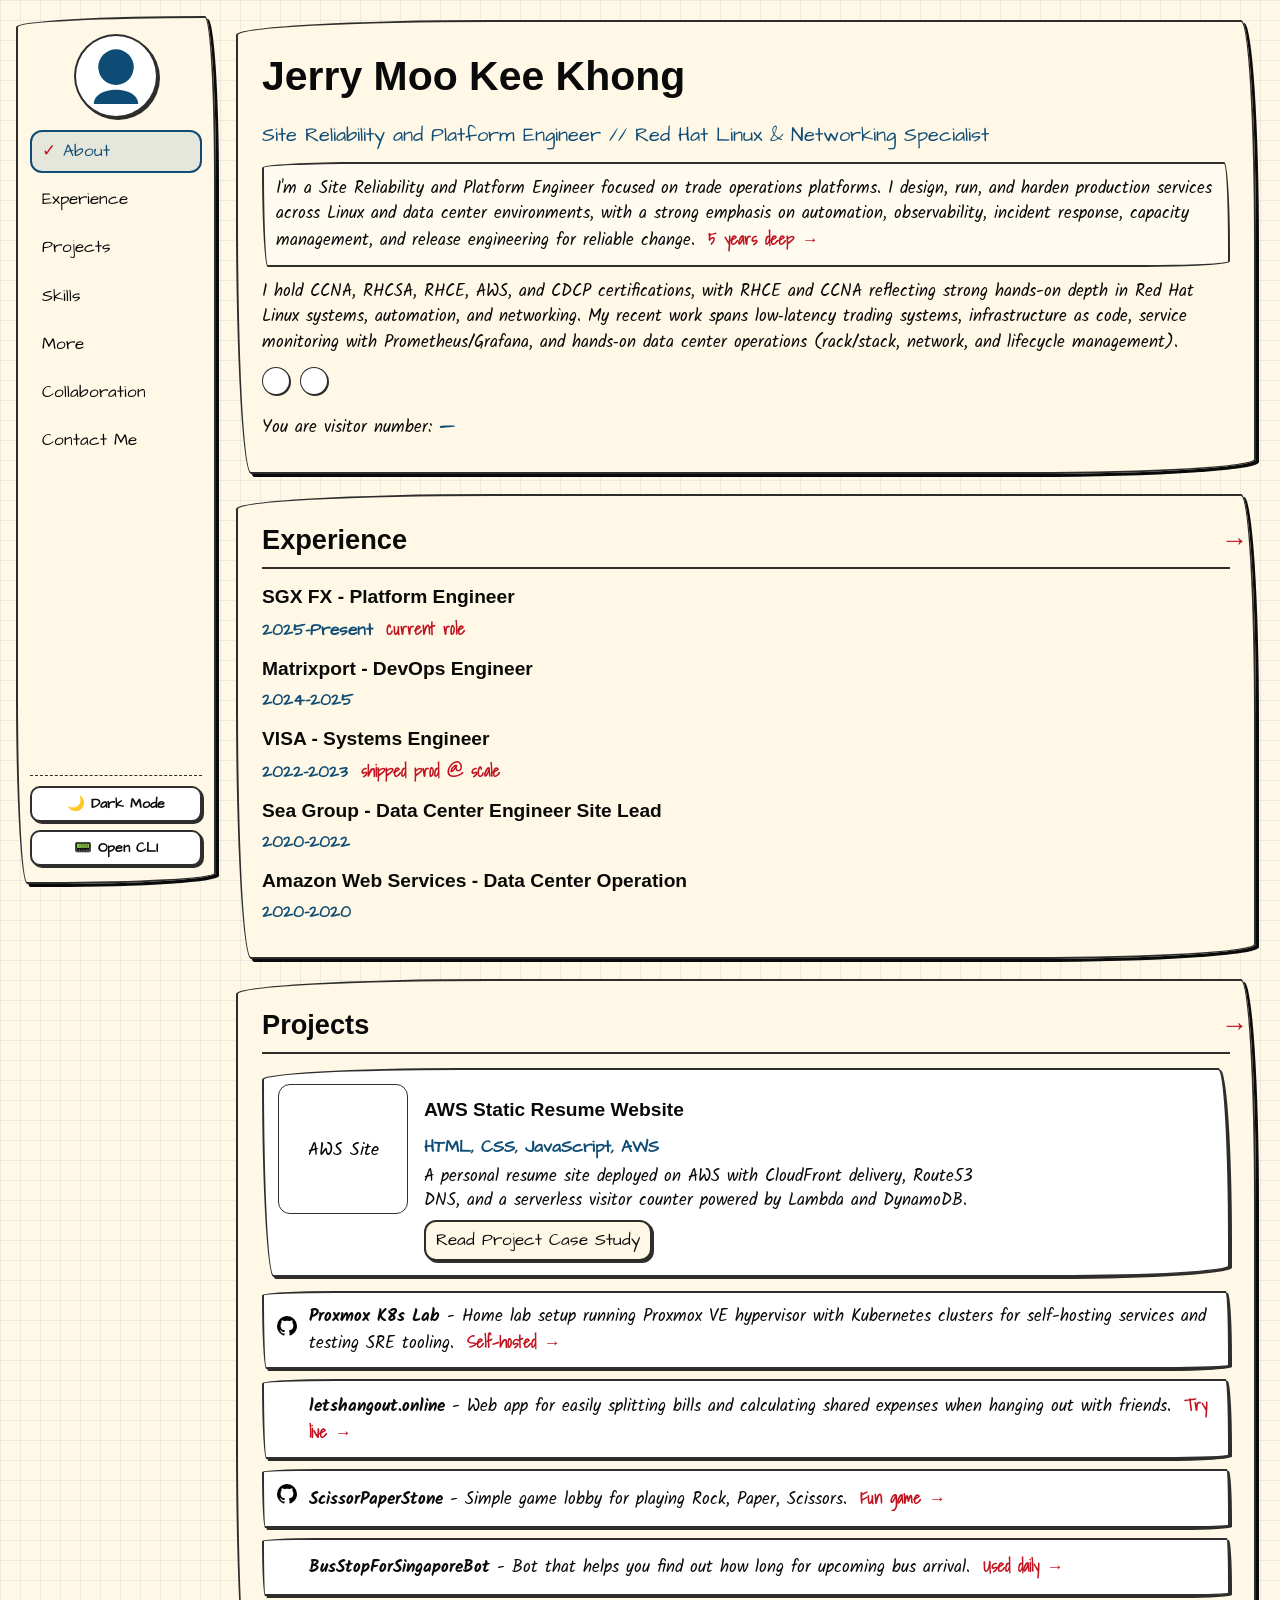
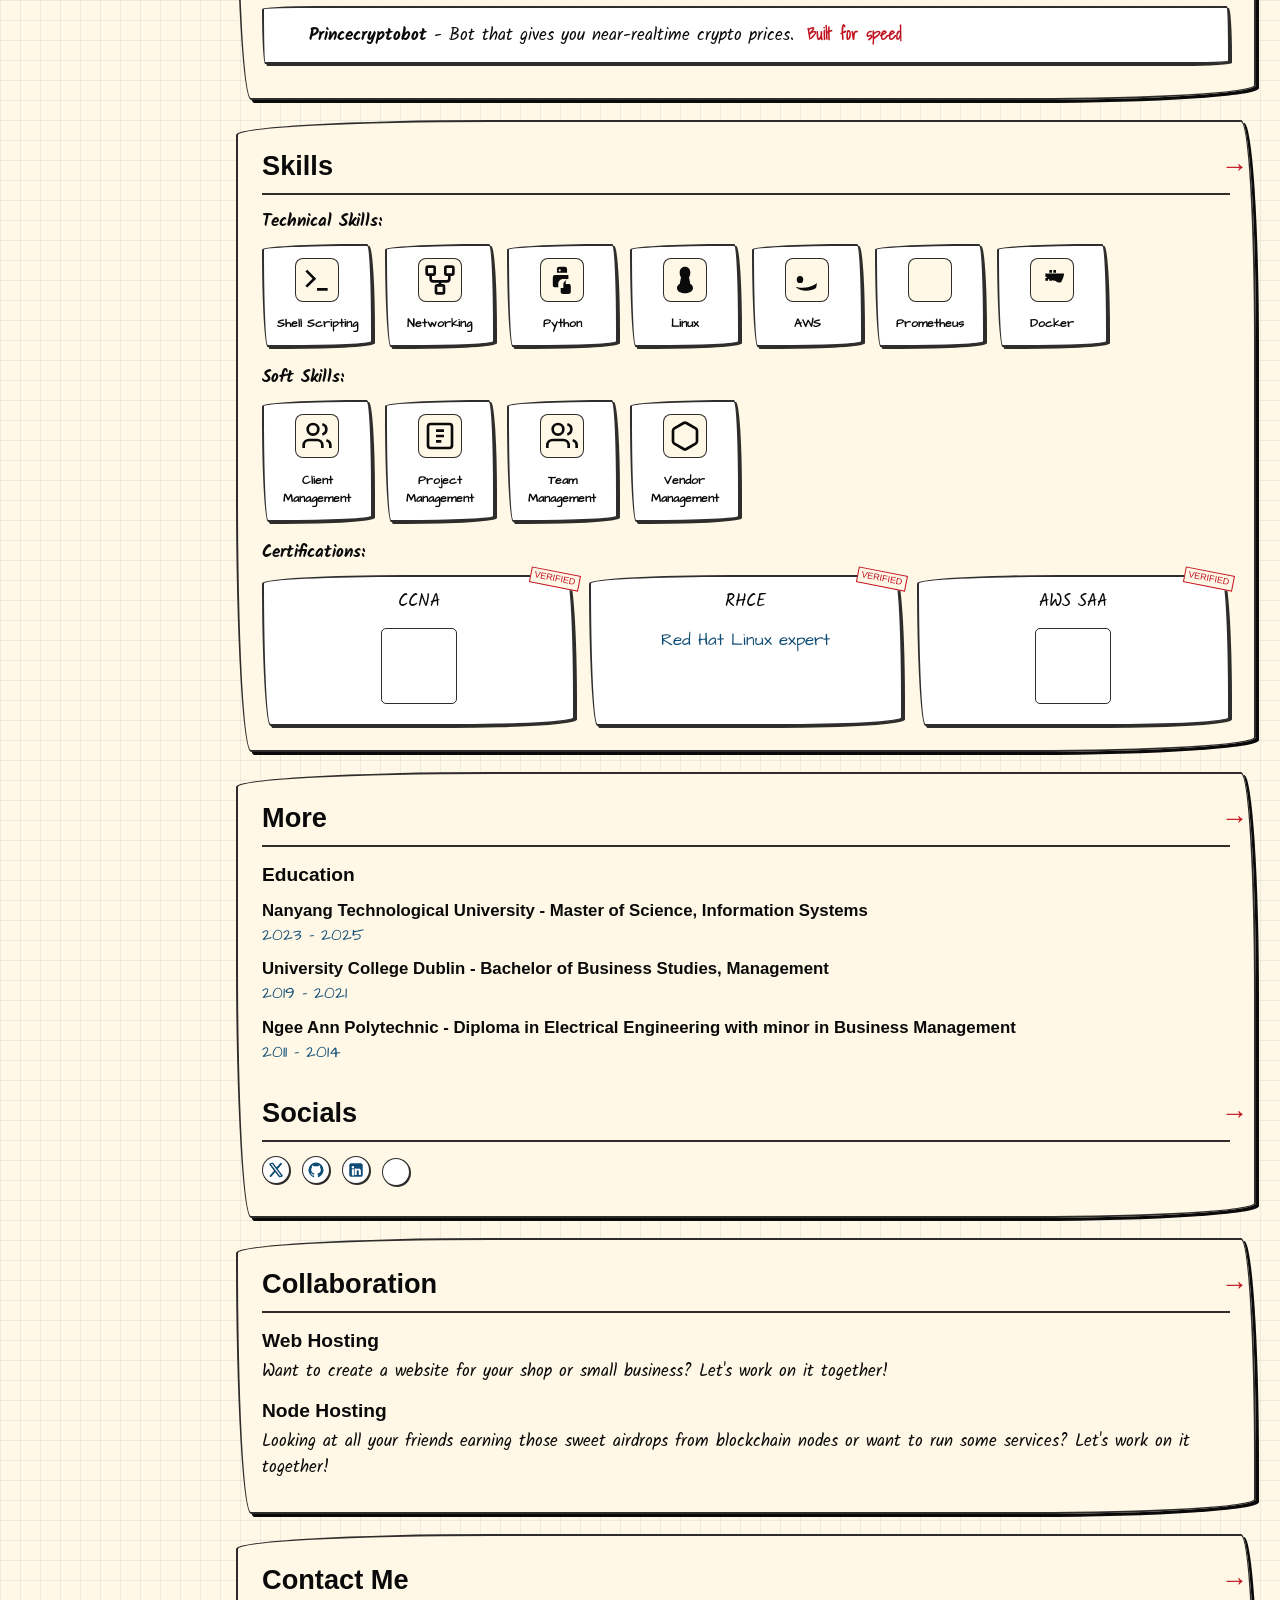
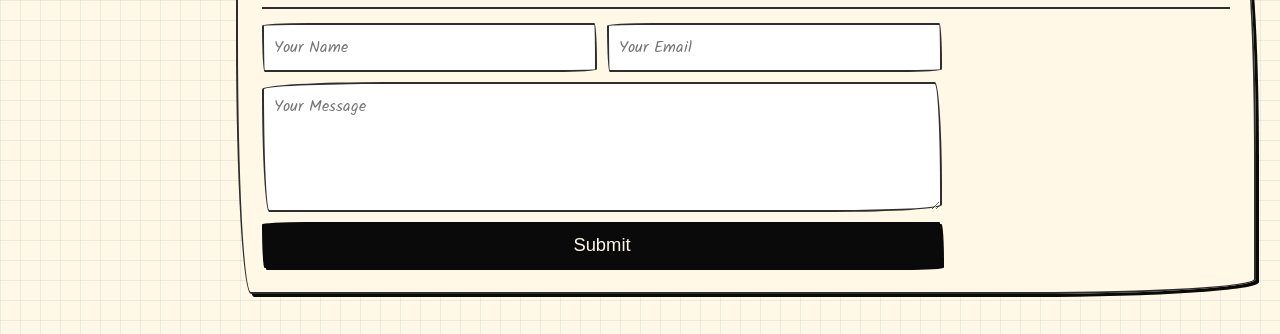
==== index.html @ 5d52d757 "Remove GoidBot from projects section and CLI terminal" ====
<!DOCTYPE html>
<html lang="en" data-theme="light">
<head>
<meta charset="UTF-8">
<meta name="viewport" content="width=device-width, initial-scale=1.0">
<title>Jerry Moo Kee Khong</title>
<link rel="icon" href="Image/jerry.png">
<link href="https://fonts.googleapis.com/css2?family=Permanent+Marker&family=Architects+Daughter&family=Shadows+Into+Light&family=Kalam:wght@400;700&family=Fira+Code:wght@400;500;700&display=swap" rel="stylesheet">
<link rel="stylesheet" href="css/style.css">
</head>
<body>
<nav>
  <div>
    <div class="frame">
      <img src="Image/met.png" alt="Jerry" onerror="this.onerror=null; this.src='data:image/svg+xml;utf8,<svg xmlns=\'http://www.w3.org/2000/svg\' viewBox=\'0 0 100 100\' fill=\'%230F4C75\'><circle cx=\'50\' cy=\'38\' r=\'24\' fill=\'%230F4C75\'/><path d=\'M 20 88 C 20 62, 80 62, 80 88 Z\' fill=\'%230F4C75\'/></svg>';">
    </div>
    <ul>
      <li><a href="#about" class="active">About</a></li>
      <li><a href="#experience">Experience</a></li>
      <li><a href="#projects">Projects</a></li>
      <li><a href="#skills">Skills</a></li>
      <li><a href="#more">More</a></li>
      <li><a href="#collaboration">Collaboration</a></li>
      <li><a href="#contact">Contact Me</a></li>
    </ul>
  </div>
  <div class="sidebar-controls">
    <button id="theme-toggle" class="btn-ctrl" type="button" aria-label="Toggle theme"><span>🌙 Dark Mode</span></button>
    <button class="btn-term-trigger btn-ctrl" type="button" aria-label="Open CLI terminal"><span>📟 Open CLI</span></button>
  </div>
</nav>

<div class="mobile-topnav">
  <span>Jerry Moo</span>
  <div>
    <button class="btn-term-trigger" style="background:none;border:none;font-size:18px;margin-right:8px;cursor:pointer;" type="button">📟</button>
    <button id="mb" style="background:none;border:none;font-size:24px;cursor:pointer;">☰</button>
  </div>
</div>

<div class="mobile-menu" id="mm">
  <a href="#about">About</a>
  <a href="#experience">Experience</a>
  <a href="#projects">Projects</a>
  <a href="#skills">Skills</a>
  <a href="#more">More</a>
  <a href="#collaboration">Collaboration</a>
  <a href="#contact">Contact Me</a>
</div>

<main class="content">
<section id="about" class="section">
  <h1>Jerry Moo Kee Khong</h1>
  <p style="font-family:'Architects Daughter',cursive;color:var(--blue);font-size:1.25rem">Site Reliability and Platform Engineer // Red Hat Linux &amp; Networking Specialist</p>
  <p style="padding:12px;border:2px solid var(--border);background:rgba(255,255,255,.4);border-radius:var(--hand);margin:12px 0">
    I'm a Site Reliability and Platform Engineer focused on trade operations platforms. I design, run, and harden production services across Linux and data center environments, with a strong emphasis on automation, observability, incident response, capacity management, and release engineering for reliable change.
    <span class="annotation">5 years deep →</span>
  </p>
  <p>I hold CCNA, RHCSA, RHCE, AWS, and CDCP certifications, with RHCE and CCNA reflecting strong hands-on depth in Red Hat Linux systems, automation, and networking. My recent work spans low‑latency trading systems, infrastructure as code, service monitoring with Prometheus/Grafana, and hands‑on data center operations (rack/stack, network, and lifecycle management).</p>
  <div style="display:flex;gap:10px;margin:12px 0">
    <a href="mailto:mkk1994@hotmail.com" aria-label="Send email to Jerry Moo Kee Khong">
      <img src="Image/mail (2).png" class="social-icon" alt="Email" onerror="this.outerHTML='<svg class=\'social-icon\' viewBox=\'0 0 24 24\' fill=\'none\' stroke=\'%230A0A0A\' stroke-width=\'2\'><rect width=\'20\' height=\'16\' x=\'2\' y=\'4\' rx=\'2\'/><path d=\'m22 7-8.97 5.7a1.94 1.94 0 0 1-2.06 0L2 7\'/></svg>';">
    </a>
    <a href="https://telegram.me/mookmooklala" aria-label="Open Jerry Moo Kee Khong Telegram profile">
      <img src="Image/mobile.png" class="social-icon" alt="Telegram" onerror="this.outerHTML='<svg class=\'social-icon\' viewBox=\'0 0 24 24\' fill=\'none\' stroke=\'%230A0A0A\' stroke-width=\'2\'><path d=\'m15 10-4 4 6 6 4-16-18 7 4 2 2 6 3-4\'/></svg>';">
    </a>
  </div>
  <p>You are visitor number: <span id="v" style="font-weight:bold;color:var(--blue);">Loading...</span></p>
</section>

<section id="experience" class="section">
  <h2>Experience</h2>
  <h3>SGX FX - Platform Engineer</h3>
  <p style="color:var(--blue);font-family:'Architects Daughter',cursive"><b>2025-Present</b> <span class="annotation">current role</span></p>
  <h3>Matrixport - DevOps Engineer</h3>
  <p style="color:var(--blue);font-family:'Architects Daughter',cursive"><b>2024-2025</b></p>
  <h3>VISA - Systems Engineer</h3>
  <p style="color:var(--blue);font-family:'Architects Daughter',cursive"><b>2022-2023</b> <span class="annotation">shipped prod @ scale</span></p>
  <h3>Sea Group - Data Center Engineer Site Lead</h3>
  <p style="color:var(--blue);font-family:'Architects Daughter',cursive"><b>2020-2022</b></p>
  <h3>Amazon Web Services - Data Center Operation</h3>
  <p style="color:var(--blue);font-family:'Architects Daughter',cursive"><b>2020-2020</b></p>
</section>

<section id="projects" class="section">
  <h2>Projects</h2>
  <div class="project">
    <img src="Image/Fight.png" alt="Preview of the AWS static resume website" onerror="this.outerHTML='<svg style=\'width:130px;height:130px;border-radius:12px;border:1px solid var(--border);background:%230A0A0A;\' viewBox=\'0 0 100 100\' fill=\'%2360A5FA\'><text x=\'50\' y=\'55\' font-size=\'14\' text-anchor=\'middle\'>AWS Site</text></svg>';">
    <div class="overlay">
      <div>
        <h3>AWS Static Resume Website</h3>
        <p>HTML, CSS, JS, AWS</p>
        <a href="project.html">Read More</a>
      </div>
    </div>
    <div class="project-copy">
      <h3>AWS Static Resume Website</h3>
      <p class="project-meta">HTML, CSS, JavaScript, AWS</p>
      <p>A personal resume site deployed on AWS with CloudFront delivery, Route53 DNS, and a serverless visitor counter powered by Lambda and DynamoDB.</p>
      <a href="project.html" class="project-link">Read Project Case Study</a>
    </div>
  </div>

  <div class="small-project">
    <a href="https://github.com/mookmookoolala/proxmox-k8s-lab" target="_blank" rel="noopener noreferrer" aria-label="Open Proxmox K8s Lab on GitHub">
      <img src="Image/github-mark.png" width="24" alt="GitHub" onerror="this.outerHTML='<svg width=\'24\' height=\'24\' viewBox=\'0 0 24 24\' fill=\'%230A0A0A\'><path d=\'M12 2A10 10 0 0 0 2 12c0 4.42 2.87 8.17 6.84 9.5.5.08.66-.23.66-.5v-1.69c-2.77.6-3.36-1.34-3.36-1.34-.46-1.16-1.11-1.47-1.11-1.47-.91-.62.07-.6.07-.6 1 .07 1.53 1.03 1.53 1.03.87 1.52 2.34 1.07 2.91.83.1-.65.35-1.09.63-1.34-2.22-.25-4.55-1.11-4.55-4.92 0-1.11.38-2 1.03-2.71-.1-.25-.45-1.29.1-2.64 0 0 .84-.27 2.75 1.02.79-.22 1.65-.33 2.5-.33.85 0 1.71.11 2.5.33 1.91-1.29 2.75-1.02 2.75-1.02.55 1.35.2 2.39.1 2.64.65.71 1.03 1.6 1.03 2.71 0 3.82-2.34 4.66-4.57 4.91.36.31.69.92.69 1.85V21c0 .27.16.59.67.5C19.14 20.16 22 16.42 22 12A10 10 0 0 0 12 2z\'/></svg>';">
    </a>
    <span><a href="https://github.com/mookmookoolala/proxmox-k8s-lab" target="_blank" rel="noopener noreferrer" style="font-weight:bold;color:var(--ink);">Proxmox K8s Lab</a> - Home lab setup running Proxmox VE hypervisor with Kubernetes clusters for self-hosting services and testing SRE tooling. <span class="annotation">Self-hosted →</span></span>
  </div>

  <div class="small-project">
    <a href="https://letshangout.online" target="_blank" rel="noopener noreferrer" aria-label="Open letshangout.online">
      <img src="Image/mobile.png" width="24" alt="Web App" onerror="this.outerHTML='<svg width=\'24\' height=\'24\' viewBox=\'0 0 24 24\' fill=\'none\' stroke=\'%230F4C75\' stroke-width=\'2\'><circle cx=\'12\' cy=\'12\' r=\'10\'/><path d=\'M12 2a15.3 15.3 0 0 1 4 10 15.3 15.3 0 0 1-4 10 15.3 15.3 0 0 1-4-10z\'/><line x1=\'2\' y1=\'12\' x2=\'22\' y2=\'12\'/></svg>';">
    </a>
    <span><a href="https://letshangout.online" target="_blank" rel="noopener noreferrer" style="font-weight:bold;color:var(--ink);">letshangout.online</a> - Web app for easily splitting bills and calculating shared expenses when hanging out with friends. <span class="annotation">Try live →</span></span>
  </div>

  <div class="small-project">
    <a href="https://github.com/mookmookoolala/ScissorPaperStone" target="_blank" rel="noopener noreferrer" aria-label="Open ScissorPaperStone on GitHub">
      <img src="Image/github-mark.png" width="24" alt="GitHub" onerror="this.outerHTML='<svg width=\'24\' height=\'24\' viewBox=\'0 0 24 24\' fill=\'%230A0A0A\'><path d=\'M12 2A10 10 0 0 0 2 12c0 4.42 2.87 8.17 6.84 9.5.5.08.66-.23.66-.5v-1.69c-2.77.6-3.36-1.34-3.36-1.34-.46-1.16-1.11-1.47-1.11-1.47-.91-.62.07-.6.07-.6 1 .07 1.53 1.03 1.53 1.03.87 1.52 2.34 1.07 2.91.83.1-.65.35-1.09.63-1.34-2.22-.25-4.55-1.11-4.55-4.92 0-1.11.38-2 1.03-2.71-.1-.25-.45-1.29.1-2.64 0 0 .84-.27 2.75 1.02.79-.22 1.65-.33 2.5-.33.85 0 1.71.11 2.5.33 1.91-1.29 2.75-1.02 2.75-1.02.55 1.35.2 2.39.1 2.64.65.71 1.03 1.6 1.03 2.71 0 3.82-2.34 4.66-4.57 4.91.36.31.69.92.69 1.85V21c0 .27.16.59.67.5C19.14 20.16 22 16.42 22 12A10 10 0 0 0 12 2z\'/></svg>';">
    </a>
    <span><a href="https://github.com/mookmookoolala/ScissorPaperStone" target="_blank" rel="noopener noreferrer" style="font-weight:bold;color:var(--ink);">ScissorPaperStone</a> - Simple game lobby for playing Rock, Paper, Scissors. <span class="annotation">Fun game →</span></span>
  </div>

  <div class="small-project">
    <a href="https://t.me/busstopforsingaporebot" target="_blank" rel="noopener noreferrer" aria-label="Open BusStopForSingaporeBot on Telegram">
      <img src="Image/telegram.png" width="24" alt="Telegram" onerror="this.outerHTML='<svg width=\'24\' height=\'24\' viewBox=\'0 0 24 24\' fill=\'none\' stroke=\'%230F4C75\' stroke-width=\'2\'><path d=\'m15 10-4 4 6 6 4-16-18 7 4 2 2 6 3-4\'/></svg>';">
    </a>
    <span><a href="https://t.me/busstopforsingaporebot" target="_blank" rel="noopener noreferrer" style="font-weight:bold;color:var(--ink);">BusStopForSingaporeBot</a> - Bot that helps you find out how long for upcoming bus arrival. <span class="annotation">Used daily →</span></span>
  </div>

  <div class="small-project">
    <a href="https://t.me/princecryptobot" target="_blank" rel="noopener noreferrer" aria-label="Open Princecryptobot on Telegram">
      <img src="Image/telegram.png" width="24" alt="Telegram" onerror="this.outerHTML='<svg width=\'24\' height=\'24\' viewBox=\'0 0 24 24\' fill=\'none\' stroke=\'%230F4C75\' stroke-width=\'2\'><path d=\'m15 10-4 4 6 6 4-16-18 7 4 2 2 6 3-4\'/></svg>';">
    </a>
    <span><a href="https://t.me/princecryptobot" target="_blank" rel="noopener noreferrer" style="font-weight:bold;color:var(--ink);">Princecryptobot</a> - Bot that gives you near-realtime crypto prices. <span class="annotation">Built for speed</span></span>
  </div>


</section>

<section id="skills" class="section">
  <h2>Skills</h2>
  <p><strong>Technical Skills:</strong></p>
  <div class="skills-logos">
    <div class="skill-logo-container">
      <img src="Image/shell.png" class="skill-logo" alt="Shell scripting icon" onerror="this.outerHTML='<svg class=\'skill-logo\' viewBox=\'0 0 24 24\' fill=\'none\' stroke=\'currentColor\' stroke-width=\'2\'><polyline points=\'4 17 10 11 4 5\'/><line x1=\'12\' y1=\'19\' x2=\'20\' y2=\'19\'/></svg>';">
      <span class="icon-name">Shell Scripting</span>
    </div>
    <div class="skill-logo-container">
      <img src="Image/networking.png" class="skill-logo" alt="Networking icon" onerror="this.outerHTML='<svg class=\'skill-logo\' viewBox=\'0 0 24 24\' fill=\'none\' stroke=\'currentColor\' stroke-width=\'2\'><rect x=\'2\' y=\'2\' width=\'6\' height=\'6\' rx=\'1\'/><rect x=\'16\' y=\'2\' width=\'6\' height=\'6\' rx=\'1\'/><rect x=\'9\' y=\'16\' width=\'6\' height=\'6\' rx=\'1\'/><path d=\'M5 8v3a2 2 0 0 0 2 2h10a2 2 0 0 0 2-2V8\'/><path d=\'M12 13v3\'/></svg>';">
      <span class="icon-name">Networking</span>
    </div>
    <div class="skill-logo-container">
      <img src="Image/python.png" class="skill-logo" alt="Python icon" onerror="this.outerHTML='<svg class=\'skill-logo\' viewBox=\'0 0 24 24\' fill=\'currentColor\'><path d=\'M12 2c-3.5 0-3.8.4-3.8 2.1v2.4h7.6V4.1C15.8 2.4 15.5 2 12 2zm-1.7 2a.8.8 0 1 1 0 1.6.8.8 0 0 1 0-1.6zM7.2 8.2c-1.7 0-2.1.3-2.1 3.8v3.3c0 1.7.3 2.1 2.1 2.1h2v-2.4c0-2.2 1.6-3.8 3.8-3.8h3.8V8.2H7.2zm9.6 3.6c-2.2 0-3.8 1.6-3.8 3.8v2.4h-2v2.4c0 1.7.4 2.1 3.8 2.1 3.5 0 3.8-.4 3.8-2.1v-3.3c0-1.7-.3-2.1-2.1-2.1h-1.7v-3.2z\'/></svg>';">
      <span class="icon-name">Python</span>
    </div>
    <div class="skill-logo-container">
      <img src="Image/Linux.png" class="skill-logo" alt="Linux icon" onerror="this.outerHTML='<svg class=\'skill-logo\' viewBox=\'0 0 24 24\' fill=\'currentColor\'><path d=\'M12 2C9.5 2 8 3.8 8 6.5c0 1.4.3 2.5 1 3.4L8 15c-1 .5-2 1.5-2 3 0 2 2 4 6 4s6-2 6-4c0-1.5-1-2.5-2-3l-1-5.1c.7-.9 1-2 1-3.4C16 3.8 14.5 2 12 2z\'/></svg>';">
      <span class="icon-name">Linux</span>
    </div>
    <div class="skill-logo-container">
      <img src="Image/Aws.png" class="skill-logo" alt="AWS icon" onerror="this.outerHTML='<svg class=\'skill-logo\' viewBox=\'0 0 24 24\' fill=\'currentColor\'><path d=\'M6.7 14.3c-.8 0-1.4-.2-1.8-.7-.4-.4-.6-1.1-.6-1.9 0-.8.2-1.5.6-2 .4-.5 1.1-.7 1.9-.7.8 0 1.4.2 1.8.7.4.5.6 1.1.6 2 0 .8-.2 1.5-.6 1.9-.4.5-1 .7-1.9.7zM18.8 18c-3.2 2-7.5 2.7-11.4 1.5C6.1 19.1 4.9 18.5 4 17.7c-.3-.3-.1-.6.3-.5 3.8 1.1 8.2.8 11.7-.8 1-.4 2.1-1.1 3.1-1.8.4-.3.7.1.3.4z\'/></svg>';">
      <span class="icon-name">AWS</span>
    </div>
    <div class="skill-logo-container">
      <img src="Image/Prometheus.jpg" class="skill-logo" alt="Prometheus icon" onerror="this.outerHTML='<svg class=\'skill-logo\' viewBox=\'0 0 24 24\' fill=\'none\' stroke=\'%23C1121F\' stroke-width=\'2\'><path d=\'M12 2v20M17 5H9.5a3.5 3.5 0 0 0 0 7h5a3.5 3.5 0 0 1 0 7H6\'/></svg>';">
      <span class="icon-name">Prometheus</span>
    </div>
    <div class="skill-logo-container">
      <img src="Image/Docker.png" class="skill-logo" alt="Docker icon" onerror="this.outerHTML='<svg class=\'skill-logo\' viewBox=\'0 0 24 24\' fill=\'currentColor\'><path d=\'M13 10.5h2V12.5h-2zm-3 0h2V12.5h-2zm-3 0h2V12.5H7zm6-3h2V9.5h-2zm-3 0h2V9.5h-2zm-3 0h2V9.5H7zm6-3h2V6.5h-2zm-3 0h2V6.5h-2zm9 9c-.5.3-1.1.4-1.8.4-1.5 0-2.7-.9-3.2-2.2-.6.3-1.3.5-2 .5-2.8 0-5-2.2-5-5h14c0 2.8-2 6.3-2 6.3z\'/></svg>';">
      <span class="icon-name">Docker</span>
    </div>
  </div>

  <p style="margin-top:18px"><strong>Soft Skills:</strong></p>
  <div class="skills-logos">
    <div class="skill-logo-container">
      <img src="Image/ClientManagementIcon.svg" class="skill-logo" alt="Client management icon" onerror="this.outerHTML='<svg class=\'skill-logo\' viewBox=\'0 0 24 24\' fill=\'none\' stroke=\'currentColor\' stroke-width=\'2\'><path d=\'M16 21v-2a4 4 0 0 0-4-4H6a4 4 0 0 0-4 4v2\'/><circle cx=\'9\' cy=\'7\' r=\'4\'/><path d=\'M22 21v-2a4 4 0 0 0-3-3.87\'/><path d=\'M16 3.13a4 4 0 0 1 0 7.75\'/></svg>';">
      <span class="icon-name">Client Management</span>
    </div>
    <div class="skill-logo-container">
      <img src="Image/ProjectManagementIcon1234.webp" class="skill-logo" alt="Project management icon" onerror="this.outerHTML='<svg class=\'skill-logo\' viewBox=\'0 0 24 24\' fill=\'none\' stroke=\'currentColor\' stroke-width=\'2\'><rect x=\'3\' y=\'3\' width=\'18\' height=\'18\' rx=\'2\'/><path d=\'M9 8h6\'/><path d=\'M9 12h6\'/><path d=\'M9 16h4\'/></svg>';">
      <span class="icon-name">Project Management</span>
    </div>
    <div class="skill-logo-container">
      <img src="Image/TeamManagementIcon.png" class="skill-logo" alt="Team management icon" onerror="this.outerHTML='<svg class=\'skill-logo\' viewBox=\'0 0 24 24\' fill=\'none\' stroke=\'currentColor\' stroke-width=\'2\'><path d=\'M17 21v-2a4 4 0 0 0-4-4H5a4 4 0 0 0-4 4v2\'/><circle cx=\'9\' cy=\'7\' r=\'4\'/><path d=\'M23 21v-2a4 4 0 0 0-3-3.87\'/><path d=\'M16 3.13a4 4 0 0 1 0 7.75\'/></svg>';">
      <span class="icon-name">Team Management</span>
    </div>
    <div class="skill-logo-container">
      <img src="Image/VendorManagementIcon.svg" class="skill-logo" alt="Vendor management icon" onerror="this.outerHTML='<svg class=\'skill-logo\' viewBox=\'0 0 24 24\' fill=\'none\' stroke=\'currentColor\' stroke-width=\'2\'><path d=\'M21 16V8a2 2 0 0 0-1-1.73l-7-4a2 2 0 0 0-2 0l-7 4A2 2 0 0 0 3 8v8a2 2 0 0 0 1 1.73l7 4a2 2 0 0 0 2 0l7-4A2 2 0 0 0 21 16z\'/></svg>';">
      <span class="icon-name">Vendor Management</span>
    </div>
  </div>

  <p style="margin-top:18px"><strong>Certifications:</strong></p>
  <div class="certifications-container">
    <div class="certification">
      <p>CCNA</p>
      <a href="https://cp.certmetrics.com/cisco/en/public/verify/credential/da72f839ab25437dba4a38443d6019e8" target="_blank" rel="noopener noreferrer">
        <img src="Image/CCNA.png" class="cert-image" alt="CCNA certificate" onerror="this.outerHTML='<svg class=\'cert-image\' viewBox=\'0 0 100 100\' fill=\'none\' stroke=\'%230F4C75\' stroke-width=\'4\'><circle cx=\'50\' cy=\'50\' r=\'40\'/><text x=\'50\' y=\'55\' font-size=\'16\' font-weight=\'bold\' text-anchor=\'middle\' fill=\'%230F4C75\'>CCNA</text></svg>';">
      </a>
    </div>
    <div class="certification">
      <p>RHCE</p>
      <p style="margin-top:14px;color:var(--blue);font-family:'Architects Daughter',cursive">Red Hat Linux expert</p>
    </div>
    <div class="certification">
      <p>AWS SAA</p>
      <a href="https://cp.certmetrics.com/amazon/en/verify/credential" target="_blank" rel="noopener noreferrer">
        <img src="Image/Architect.png" class="cert-image" alt="AWS Solutions Architect Associate certificate" onerror="this.outerHTML='<svg class=\'cert-image\' viewBox=\'0 0 100 100\' fill=\'none\' stroke=\'%23C1121F\' stroke-width=\'4\'><rect x=\'10\' y=\'10\' width=\'80\' height=\'80\' rx=\'10\'/><text x=\'50\' y=\'55\' font-size=\'14\' font-weight=\'bold\' text-anchor=\'middle\' fill=\'%23C1121F\'>AWS SAA</text></svg>';">
      </a>
    </div>
  </div>
</section>

<section id="more" class="section">
  <h2>More</h2>
  <h3>Education</h3>
  <h4>Nanyang Technological University - Master of Science, Information Systems</h4>
  <p style="color:var(--blue);font-family:'Architects Daughter',cursive">2023 - 2025</p>
  <h4>University College Dublin - Bachelor of Business Studies, Management</h4>
  <p style="color:var(--blue);font-family:'Architects Daughter',cursive">2019 - 2021</p>
  <h4>Ngee Ann Polytechnic - Diploma in Electrical Engineering with minor in Business Management</h4>
  <p style="color:var(--blue);font-family:'Architects Daughter',cursive">2011 - 2014</p>
  
  <h2 style="margin-top:28px">Socials</h2>
  <div style="display:flex;gap:12px;align-items:center;">
    <a href="https://twitter.com/kingkongloveme" target="_blank" rel="noopener noreferrer" aria-label="Open Twitter profile">
      <img src="Image/iconmonstr-twitter-5-240 (1).png" class="social-icon" alt="Twitter" onerror="this.outerHTML='<svg class=\'social-icon\' viewBox=\'0 0 24 24\' fill=\'currentColor\'><path d=\'M18.244 2.25h3.308l-7.227 8.26 8.502 11.24H16.17l-5.214-6.817L4.99 21.75H1.68l7.73-8.835L1.254 2.25H8.08l4.713 6.231zm-1.161 17.52h1.833L7.084 4.126H5.117z\'/></svg>';">
    </a>
    <a href="https://github.com/mookmookoolala" target="_blank" rel="noopener noreferrer" aria-label="Open GitHub profile">
      <img src="Image/github-mark.png" class="social-icon" alt="GitHub" onerror="this.outerHTML='<svg class=\'social-icon\' viewBox=\'0 0 24 24\' fill=\'currentColor\'><path d=\'M12 2A10 10 0 0 0 2 12c0 4.42 2.87 8.17 6.84 9.5.5.08.66-.23.66-.5v-1.69c-2.77.6-3.36-1.34-3.36-1.34-.46-1.16-1.11-1.47-1.11-1.47-.91-.62.07-.6.07-.6 1 .07 1.53 1.03 1.53 1.03.87 1.52 2.34 1.07 2.91.83.1-.65.35-1.09.63-1.34-2.22-.25-4.55-1.11-4.55-4.92 0-1.11.38-2 1.03-2.71-.1-.25-.45-1.29.1-2.64 0 0 .84-.27 2.75 1.02.79-.22 1.65-.33 2.5-.33.85 0 1.71.11 2.5.33 1.91-1.29 2.75-1.02 2.75-1.02.55 1.35.2 2.39.1 2.64.65.71 1.03 1.6 1.03 2.71 0 3.82-2.34 4.66-4.57 4.91.36.31.69.92.69 1.85V21c0 .27.16.59.67.5C19.14 20.16 22 16.42 22 12A10 10 0 0 0 12 2z\'/></svg>';">
    </a>
    <a href="https://sg.linkedin.com/in/jerry-kee-khong-moo-284abb144" target="_blank" rel="noopener noreferrer" aria-label="Open LinkedIn profile">
      <img src="Image/iconmonstr-linkedin-5-240.png" class="social-icon" alt="LinkedIn" onerror="this.outerHTML='<svg class=\'social-icon\' viewBox=\'0 0 24 24\' fill=\'currentColor\'><path d=\'M19 3a2 2 0 0 1 2 2v14a2 2 0 0 1-2 2H5a2 2 0 0 1-2-2V5a2 2 0 0 1 2-2h14m-.5 15.5v-5.3a3.26 3.26 0 0 0-3.26-3.26c-.85 0-1.84.52-2.28 1.3v-1.11h-2.79v8.37h2.79v-4.93c0-.77.62-1.4 1.39-1.4a1.4 1.4 0 0 1 1.4 1.4v4.93h2.75M6.46 10.9v8.37H9.25V10.9H6.46M7.86 6.7a1.63 1.63 0 1 0 0 3.26 1.63 1.63 0 0 0 0-3.26z\'/></svg>';">
    </a>
    <button id="share" style="background:none;border:none;cursor:pointer" aria-label="Copy site link">
      <img src="Image/iconmonstr-share-thin-240 (1).png" class="social-icon" alt="Share" onerror="this.outerHTML='<svg class=\'social-icon\' viewBox=\'0 0 24 24\' fill=\'none\' stroke=\'%230A0A0A\' stroke-width=\'2\'><circle cx=\'18\' cy=\'5\' r=\'3\'/><circle cx=\'6\' cy=\'12\' r=\'3\'/><circle cx=\'18\' cy=\'19\' r=\'3\'/><line x1=\'8.59\' y1=\'13.51\' x2=\'15.42\' y2=\'17.49\'/><line x1=\ me=\'15.41\' y1=\'6.51\' x2=\'8.59\' y2=\'10.49\'/></svg>';">
    </button>
  </div>
</section>

<section id="collaboration" class="section">
  <h2>Collaboration</h2>
  <div><h3>Web Hosting</h3><p>Want to create a website for your shop or small business? Let's work on it together!</p></div>
  <div style="margin-top:12px"><h3>Node Hosting</h3><p>Looking at all your friends earning those sweet airdrops from blockchain nodes or want to run some services? Let's work on it together!</p></div>
</section>

<section id="contact" class="section">
  <h2>Contact Me</h2>
  <form action="https://api.staticforms.xyz/submit" method="post" id="contact-form">
    <input type="text" name="name" placeholder="Your Name" required>
    <input type="email" name="email" placeholder="Your Email" required>
    <textarea name="message" placeholder="Your Message" required></textarea>
    <input type="text" name="honeypot" style="display:none">
    <input type="hidden" name="accessKey" value="d0762fba-8bde-42ba-93e4-5c82f854d9f0">
    <input type="hidden" name="subject" value="Contact from jerrymoo.com">
    <input type="hidden" name="replyTo" value="@">
    <input type="hidden" name="redirectTo" value="https://jerrymoo.com/contact-success.html">
    <input type="submit" value="Submit">
  </form>
</section>
</main>

<!-- SRE Terminal Modal -->
<div id="terminal-modal" class="terminal-modal" role="dialog" aria-label="SRE Command Console">
  <div class="terminal-window">
    <div class="terminal-bar">
      <div class="terminal-dots">
        <span id="term-close" class="terminal-dot dot-red" title="Close CLI"></span>
        <span class="terminal-dot dot-yellow"></span>
        <span class="terminal-dot dot-green"></span>
      </div>
      <span class="terminal-title">jerry@sgx-fx:~$ (SRE Command Console)</span>
      <span style="font-size:0.75rem;color:#64748B;">Press ESC to exit</span>
    </div>

    <div id="term-body" class="terminal-body">
      <div class="terminal-line" style="color:#F8FAFC;">
        <div>⚡ Welcome to Jerry's SRE Command Console</div>
        <div style="color:#94A3B8;font-size:0.85rem;">Type '<span style="color:#38BDF8;">help</span>' or click quick commands below to explore.</div>
      </div>
    </div>

    <div class="terminal-chips">
      <button class="chip-btn" data-cmd="help" type="button">help</button>
      <button class="chip-btn" data-cmd="whoami" type="button">whoami</button>
      <button class="chip-btn" data-cmd="skills" type="button">skills</button>
      <button class="chip-btn" data-cmd="exp" type="button">exp</button>
      <button class="chip-btn" data-cmd="certs" type="button">certs</button>
      <button class="chip-btn" data-cmd="aws" type="button">aws</button>
      <button class="chip-btn" data-cmd="contact" type="button">contact</button>
      <button class="chip-btn" data-cmd="clear" type="button">clear</button>
    </div>

    <div style="padding:10px 16px;background:#090D16;border-top:1px solid #1E293B;">
      <div class="terminal-input-row">
        <span class="terminal-prompt">jerry@sgx-fx:~$</span>
        <input type="text" id="term-input" class="terminal-input" placeholder="Type a command (e.g. whoami, skills, help)..." autocomplete="off" spellcheck="false">
      </div>
    </div>
  </div>
</div>

<div id="toast" class="toast" role="status" aria-live="polite"></div>

<script src="js/main.js"></script>
<script src="js/terminal.js"></script>
</body>
</html>
---- css/style.css ----
/* ==========================================
   Jerry Moo Kee Khong - Sketchbook Portfolio Stylesheet
   ========================================== */

@import url('https://fonts.googleapis.com/css2?family=Architects+Daughter&family=Fira+Code:wght@400;500;700&family=Kalam:wght@400;700&family=Permanent+Marker&family=Shadows+Into+Light&display=swap');

:root {
  --paper: #FFF8E7;
  --paper-card: rgba(255, 248, 231, 0.96);
  --paper-white: #FFFFFF;
  --ink: #0A0A0A;
  --blue: #0F4C75;
  --red: #C1121F;
  --green: #059669;
  --grid: rgba(15, 76, 117, 0.08);
  --border: rgba(10, 10, 10, 0.85);
  --sidebar: 200px;
  --hand: 255px 15px 225px 15px/15px 225px 15px 255px;
  --hand-alt: 15px 225px 15px 255px/255px 15px 225px 15px;
  --shadow: 3px 3px 0px var(--ink);
}

[data-theme="dark"] {
  --paper: #0F172A;
  --paper-card: rgba(30, 41, 59, 0.94);
  --paper-white: #1E293B;
  --ink: #F8FAFC;
  --blue: #60A5FA;
  --red: #F87171;
  --green: #34D399;
  --grid: rgba(255, 255, 255, 0.04);
  --border: #475569;
  --shadow: 3px 3px 0px #020617;
}

/* Reset & Layout Base */
*, *::before, *::after {
  box-sizing: border-box;
  margin: 0;
  padding: 0;
}

html {
  scroll-behavior: smooth;
}

body {
  display: block;
  min-height: 100vh;
  background: var(--paper);
  font-family: "Kalam", cursive, sans-serif;
  color: var(--ink);
  background-image: linear-gradient(var(--grid) 1px, transparent 1px), linear-gradient(90deg, var(--grid) 1px, transparent 1px);
  background-size: 20px 20px;
  line-height: 1.5;
  font-size: 1.05rem;
  transition: background-color 0.25s, color 0.25s;
}

/* Typography */
h1 {
  font-family: "Permanent Marker", cursive, sans-serif;
  font-size: clamp(2rem, 3.2vw, 2.8rem);
  margin-bottom: 0.3em;
  color: var(--ink);
}

h2 {
  font-family: "Permanent Marker", cursive, sans-serif;
  font-size: 1.7rem;
  border-bottom: 2px solid var(--border);
  padding-bottom: 6px;
  margin-bottom: 14px;
  position: relative;
  color: var(--ink);
}

h2::after {
  content: "→";
  position: absolute;
  right: -18px;
  color: var(--red);
}

h3 {
  margin: 12px 0 4px;
  font-family: "Permanent Marker", cursive, sans-serif;
  font-size: 1.2rem;
  color: var(--ink);
}

h4 {
  font-family: "Permanent Marker", cursive, sans-serif;
  font-size: 1.05rem;
  margin-top: 8px;
  color: var(--ink);
}

p {
  margin-bottom: 8px;
}

a {
  color: var(--blue);
  text-decoration: none;
}

a:hover {
  color: var(--red);
  text-decoration: underline wavy var(--red);
}

/* Sidebar Navigation */
nav {
  position: fixed;
  left: 16px;
  top: 16px;
  bottom: 16px;
  width: var(--sidebar);
  background: var(--paper-card);
  border: 2px solid var(--border);
  border-radius: var(--hand);
  padding: 16px 12px;
  z-index: 10;
  overflow-y: auto;
  display: flex;
  flex-direction: column;
  justify-content: space-between;
  box-shadow: var(--shadow);
}

.frame {
  width: 84px;
  height: 84px;
  margin: 0 auto 12px;
  border: 2px solid var(--border);
  border-radius: 50%;
  padding: 3px;
  background: var(--paper-white);
  box-shadow: 2px 2px 0px var(--border);
}

.frame img {
  width: 100%;
  height: 100%;
  border-radius: 50%;
  object-fit: cover;
  display: block;
}

nav ul {
  list-style: none;
}

nav li {
  margin: 5px 0;
}

nav a {
  display: block;
  padding: 7px 10px;
  font-family: "Architects Daughter", cursive, sans-serif;
  color: var(--ink);
  text-decoration: none !important;
  border: 2px solid transparent;
  border-radius: 12px;
  transition: all 0.15s;
}

nav a:hover, nav a.active {
  background: rgba(15, 76, 117, 0.1);
  border-color: var(--blue);
  color: var(--blue);
}

nav a.active::before {
  content: "✓ ";
  color: var(--red);
}

.sidebar-controls {
  margin-top: 12px;
  padding-top: 10px;
  border-top: 1.5px dashed var(--border);
  display: flex;
  flex-direction: column;
  gap: 8px;
}

.btn-ctrl {
  display: flex;
  align-items: center;
  justify-content: center;
  gap: 6px;
  width: 100%;
  padding: 6px 10px;
  font-family: "Architects Daughter", cursive, sans-serif;
  font-size: 0.9rem;
  font-weight: bold;
  color: var(--ink);
  background: var(--paper-white);
  border: 2px solid var(--border);
  border-radius: 10px;
  box-shadow: 2px 2px 0px var(--border);
  cursor: pointer;
  transition: all 0.15s;
}

.btn-ctrl:hover {
  background: rgba(15, 76, 117, 0.1);
  color: var(--blue);
  transform: translate(-1px, -1px);
  box-shadow: 3px 3px 0px var(--border);
}

.btn-ctrl:active {
  transform: translate(1px, 1px);
  box-shadow: 1px 1px 0px var(--border);
}

/* Main Content Area */
.content {
  width: 100%;
  padding: 20px 24px 20px 236px;
}

.section {
  margin-bottom: 20px;
  padding: 24px;
  background: var(--paper-card);
  border: 2px solid var(--border);
  border-radius: var(--hand);
  scroll-margin-top: 28px;
  box-shadow: var(--shadow);
  position: relative;
}

.annotation {
  font-family: "Shadows Into Light", cursive, sans-serif;
  color: var(--red);
  margin-left: 6px;
  font-weight: bold;
}

/* Projects Showcase */
.project {
  display: flex;
  gap: 16px;
  padding: 14px;
  margin-bottom: 14px;
  background: var(--paper-white);
  border: 2px solid var(--border);
  border-radius: var(--hand);
  position: relative;
  box-shadow: 2px 2px 0px var(--border);
}

.project img {
  width: 130px;
  height: 130px;
  object-fit: cover;
  border-radius: 12px;
  border: 1px solid var(--border);
  background: var(--paper);
}

.project-copy {
  display: flex;
  flex-direction: column;
  justify-content: center;
  gap: 6px;
  max-width: 560px;
}

.project-copy p {
  margin: 0;
  line-height: 1.45;
}

.project-meta {
  font-family: "Architects Daughter", cursive, sans-serif;
  color: var(--blue);
  font-weight: bold;
}

.project-link {
  align-self: flex-start;
  padding: 6px 10px;
  border: 2px solid var(--border);
  border-radius: 12px;
  background: var(--paper);
  font-family: "Architects Daughter", cursive, sans-serif;
  color: var(--ink);
  box-shadow: 2px 2px 0px var(--border);
}

.project-link:hover {
  background: var(--blue);
  color: #FFF;
  text-decoration: none !important;
}

.overlay {
  position: absolute;
  left: 14px;
  top: 14px;
  width: 130px;
  height: 130px;
  background: rgba(0, 0, 0, 0.82);
  color: #fff;
  display: flex;
  align-items: center;
  justify-content: center;
  opacity: 0;
  transition: opacity 0.2s;
  border-radius: 12px;
  text-align: center;
  padding: 8px;
}

.overlay div {
  display: flex;
  flex-direction: column;
  gap: 4px;
}

.overlay h3 {
  font-size: 0.95rem;
  margin: 0;
  color: #fff;
}

.overlay p {
  font-size: 0.72rem;
  line-height: 1.25;
  margin: 0;
  color: #E2E8F0;
}

.overlay a {
  font-size: 0.75rem;
  color: #60A5FA;
  text-decoration: underline;
}

.project:hover .overlay {
  opacity: 1;
}

.small-project {
  display: flex;
  align-items: center;
  gap: 10px;
  padding: 11px;
  margin-bottom: 10px;
  background: var(--paper-white);
  border: 2px solid var(--border);
  border-radius: var(--hand);
  box-shadow: 2px 2px 0px var(--border);
}

/* Skills Grid */
.skills-logos {
  display: grid;
  grid-template-columns: repeat(auto-fill, minmax(110px, 1fr));
  gap: 12px;
  margin-top: 10px;
}

.skill-logo-container {
  text-align: center;
  padding: 12px;
  background: var(--paper-white);
  border: 2px solid var(--border);
  border-radius: var(--hand);
  box-shadow: 2px 2px 0px var(--border);
  transition: transform 0.15s;
}

.skill-logo-container:hover {
  transform: translateY(-2px);
}

.skill-logo {
  width: 44px;
  height: 44px;
  padding: 5px;
  background: var(--paper);
  border: 1px solid var(--border);
  border-radius: 8px;
  object-fit: contain;
}

.icon-name {
  font-family: "Architects Daughter", cursive, sans-serif;
  font-size: 12px;
  margin-top: 5px;
  display: block;
  font-weight: bold;
}

/* Certifications Container */
.certifications-container {
  display: flex;
  flex-wrap: wrap;
  gap: 14px;
  margin-top: 10px;
}

.certification {
  flex: 1 1 140px;
  text-align: center;
  padding: 12px;
  background: var(--paper-white);
  border: 2px solid var(--border);
  border-radius: var(--hand);
  position: relative;
  box-shadow: 2px 2px 0px var(--border);
}

.certification::after {
  content: "VERIFIED";
  position: absolute;
  top: -6px;
  right: -6px;
  font-size: 9px;
  color: var(--red);
  border: 1px solid var(--red);
  padding: 0 3px;
  background: var(--paper);
  transform: rotate(11deg);
  font-family: "Permanent Marker", cursive, sans-serif;
}

.cert-image {
  width: 76px;
  margin-top: 6px;
  border: 1px solid var(--border);
  border-radius: 5px;
}

/* Social & Contact */
.social-icon {
  width: 28px;
  height: 28px;
  padding: 4px;
  background: var(--paper-white);
  border: 1px solid var(--border);
  border-radius: 50%;
  box-shadow: 1px 1px 0px var(--border);
  transition: transform 0.15s;
}

.social-icon:hover {
  transform: scale(1.1);
}

#contact form {
  display: grid;
  grid-template-columns: 1fr 1fr;
  gap: 10px;
  max-width: 680px;
  margin-top: 10px;
}

#contact input, #contact textarea {
  padding: 10px;
  border: 2px solid var(--border);
  border-radius: var(--hand);
  font-family: "Kalam", cursive, sans-serif;
  background: var(--paper-white);
  color: var(--ink);
  font-size: 1rem;
}

#contact textarea {
  grid-column: 1 / -1;
  min-height: 130px;
}

#contact input[type=submit] {
  grid-column: 1 / -1;
  background: var(--ink);
  color: var(--paper);
  font-family: "Permanent Marker", cursive, sans-serif;
  font-size: 1.15rem;
  padding: 10px;
  border: 2px solid var(--border);
  box-shadow: 2px 2px 0 var(--ink);
  cursor: pointer;
  transition: all 0.15s;
}

#contact input[type=submit]:hover {
  background: var(--blue);
  color: #FFF;
  box-shadow: 4px 4px 0 var(--ink);
}

/* Toast */
.toast {
  position: fixed;
  right: 16px;
  bottom: 16px;
  padding: 10px 14px;
  background: rgba(10, 10, 10, 0.92);
  color: var(--paper);
  border: 2px solid var(--border);
  border-radius: 12px;
  font-family: "Architects Daughter", cursive, sans-serif;
  opacity: 0;
  transform: translateY(8px);
  pointer-events: none;
  transition: opacity 0.2s, transform 0.2s;
  z-index: 200;
}

.toast.show {
  opacity: 1;
  transform: translateY(0);
}

/* SRE Command Terminal Modal (Sketchbook Theme) */
.terminal-modal {
  position: fixed;
  inset: 0;
  background: rgba(10, 10, 10, 0.75);
  backdrop-filter: blur(6px);
  display: flex;
  align-items: center;
  justify-content: center;
  padding: 16px;
  z-index: 2000;
  opacity: 0;
  visibility: hidden;
  transition: all 0.2s;
}

.terminal-modal.open {
  opacity: 1;
  visibility: visible;
}

.terminal-window {
  width: 100%;
  max-width: 760px;
  height: 500px;
  background: #0A0F1D;
  border: 3px solid var(--border);
  border-radius: var(--hand);
  box-shadow: 6px 6px 0px var(--ink);
  display: flex;
  flex-direction: column;
  overflow: hidden;
  font-family: 'Fira Code', 'Consolas', monospace;
  color: #38BDF8;
}

.terminal-bar {
  display: flex;
  align-items: center;
  justify-content: space-between;
  padding: 10px 16px;
  background: #1E293B;
  border-bottom: 2px solid var(--border);
}

.terminal-dots {
  display: flex;
  gap: 8px;
}

.terminal-dot {
  width: 12px;
  height: 12px;
  border-radius: 50%;
  border: 1px solid var(--border);
  cursor: pointer;
}

.dot-red { background: #EF4444; }
.dot-yellow { background: #F59E0B; }
.dot-green { background: #10B981; }

.terminal-title {
  font-family: "Architects Daughter", cursive, sans-serif;
  font-size: 0.9rem;
  color: #F8FAFC;
  font-weight: bold;
}

.terminal-body {
  flex-grow: 1;
  padding: 16px;
  overflow-y: auto;
  display: flex;
  flex-direction: column;
  gap: 8px;
  font-size: 0.92rem;
  line-height: 1.5;
}

.terminal-prompt {
  color: #4ADE80;
  font-weight: 700;
}

.terminal-input-row {
  display: flex;
  align-items: center;
  gap: 8px;
}

.terminal-input {
  flex-grow: 1;
  background: transparent;
  border: none;
  outline: none;
  color: #F8FAFC;
  font-family: 'Fira Code', monospace;
  font-size: 0.95rem;
}

.terminal-chips {
  display: flex;
  gap: 6px;
  padding: 8px 12px;
  background: #0F172A;
  border-top: 1px dashed #334155;
  overflow-x: auto;
}

.chip-btn {
  padding: 3px 10px;
  background: #1E293B;
  border: 1px solid var(--border);
  border-radius: 8px;
  color: #38BDF8;
  font-family: "Architects Daughter", cursive, sans-serif;
  font-size: 0.85rem;
  font-weight: bold;
  cursor: pointer;
  white-space: nowrap;
}

.chip-btn:hover {
  background: #0284C7;
  color: #FFF;
}

/* Mobile Top Nav */
.mobile-topnav, .mobile-menu {
  display: none;
}

@media(max-width: 860px) {
  nav {
    display: none;
  }
  .mobile-topnav {
    display: flex;
    position: fixed;
    top: 0;
    left: 0;
    right: 0;
    height: 52px;
    background: var(--paper-card);
    border-bottom: 2px solid var(--border);
    align-items: center;
    justify-content: space-between;
    padding: 0 12px;
    z-index: 100;
  }
  .mobile-topnav span {
    font-family: "Permanent Marker", cursive, sans-serif;
    color: var(--blue);
    font-size: 1.2rem;
  }
  .mobile-menu {
    position: fixed;
    top: 52px;
    left: 0;
    right: 0;
    background: var(--paper-card);
    border-bottom: 2px solid var(--border);
    display: none;
    flex-direction: column;
    z-index: 99;
  }
  .mobile-menu.open {
    display: flex;
  }
  .mobile-menu a {
    padding: 12px 16px;
    border-bottom: 1px solid #eee;
    font-family: "Architects Daughter", cursive, sans-serif;
    color: var(--ink);
    text-decoration: none !important;
  }
  .content {
    padding: 64px 14px 20px;
  }
  .project {
    flex-direction: column;
    text-align: left;
    align-items: flex-start;
  }
  .project img {
    width: 110px;
    height: 110px;
    transform: none;
  }
  .project-copy {
    max-width: none;
  }
  .overlay {
    width: 110px;
    height: 110px;
    left: 14px;
    top: 14px;
  }
  #contact form {
    grid-template-columns: 1fr;
  }
}
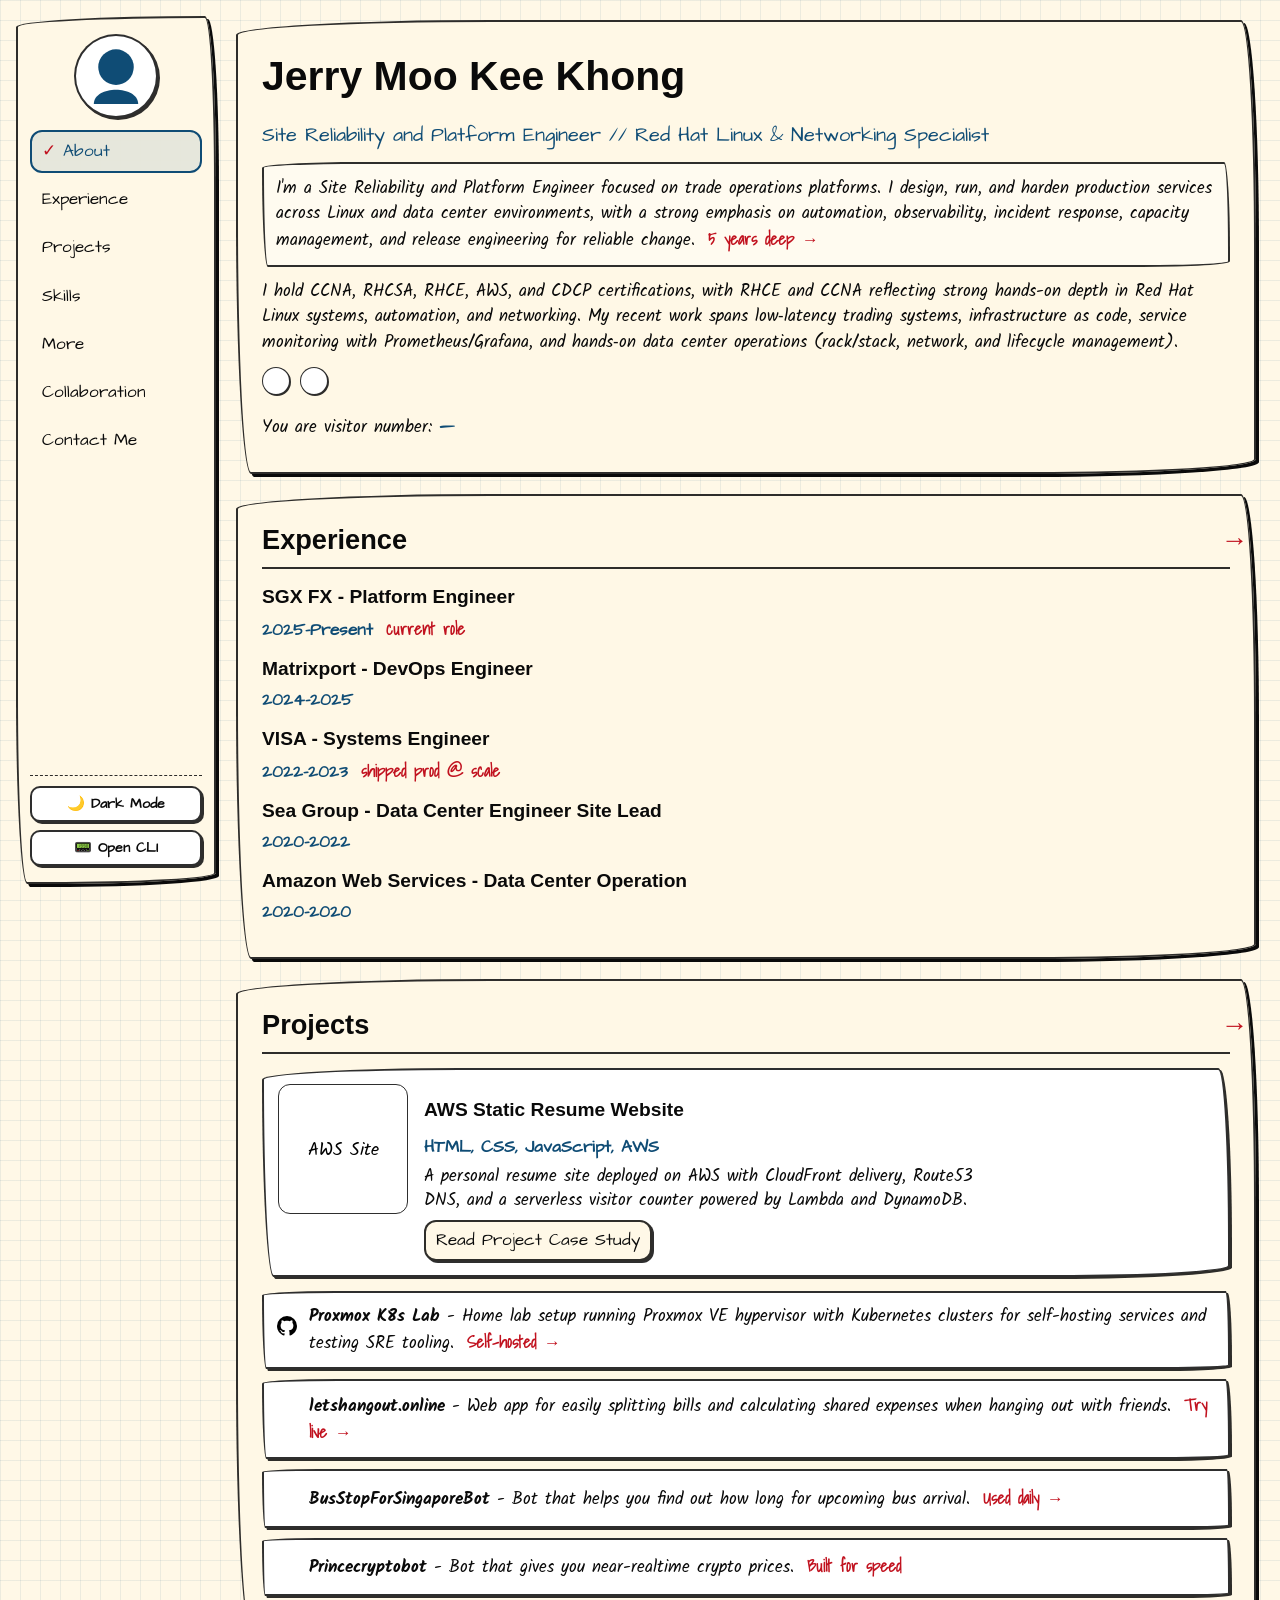
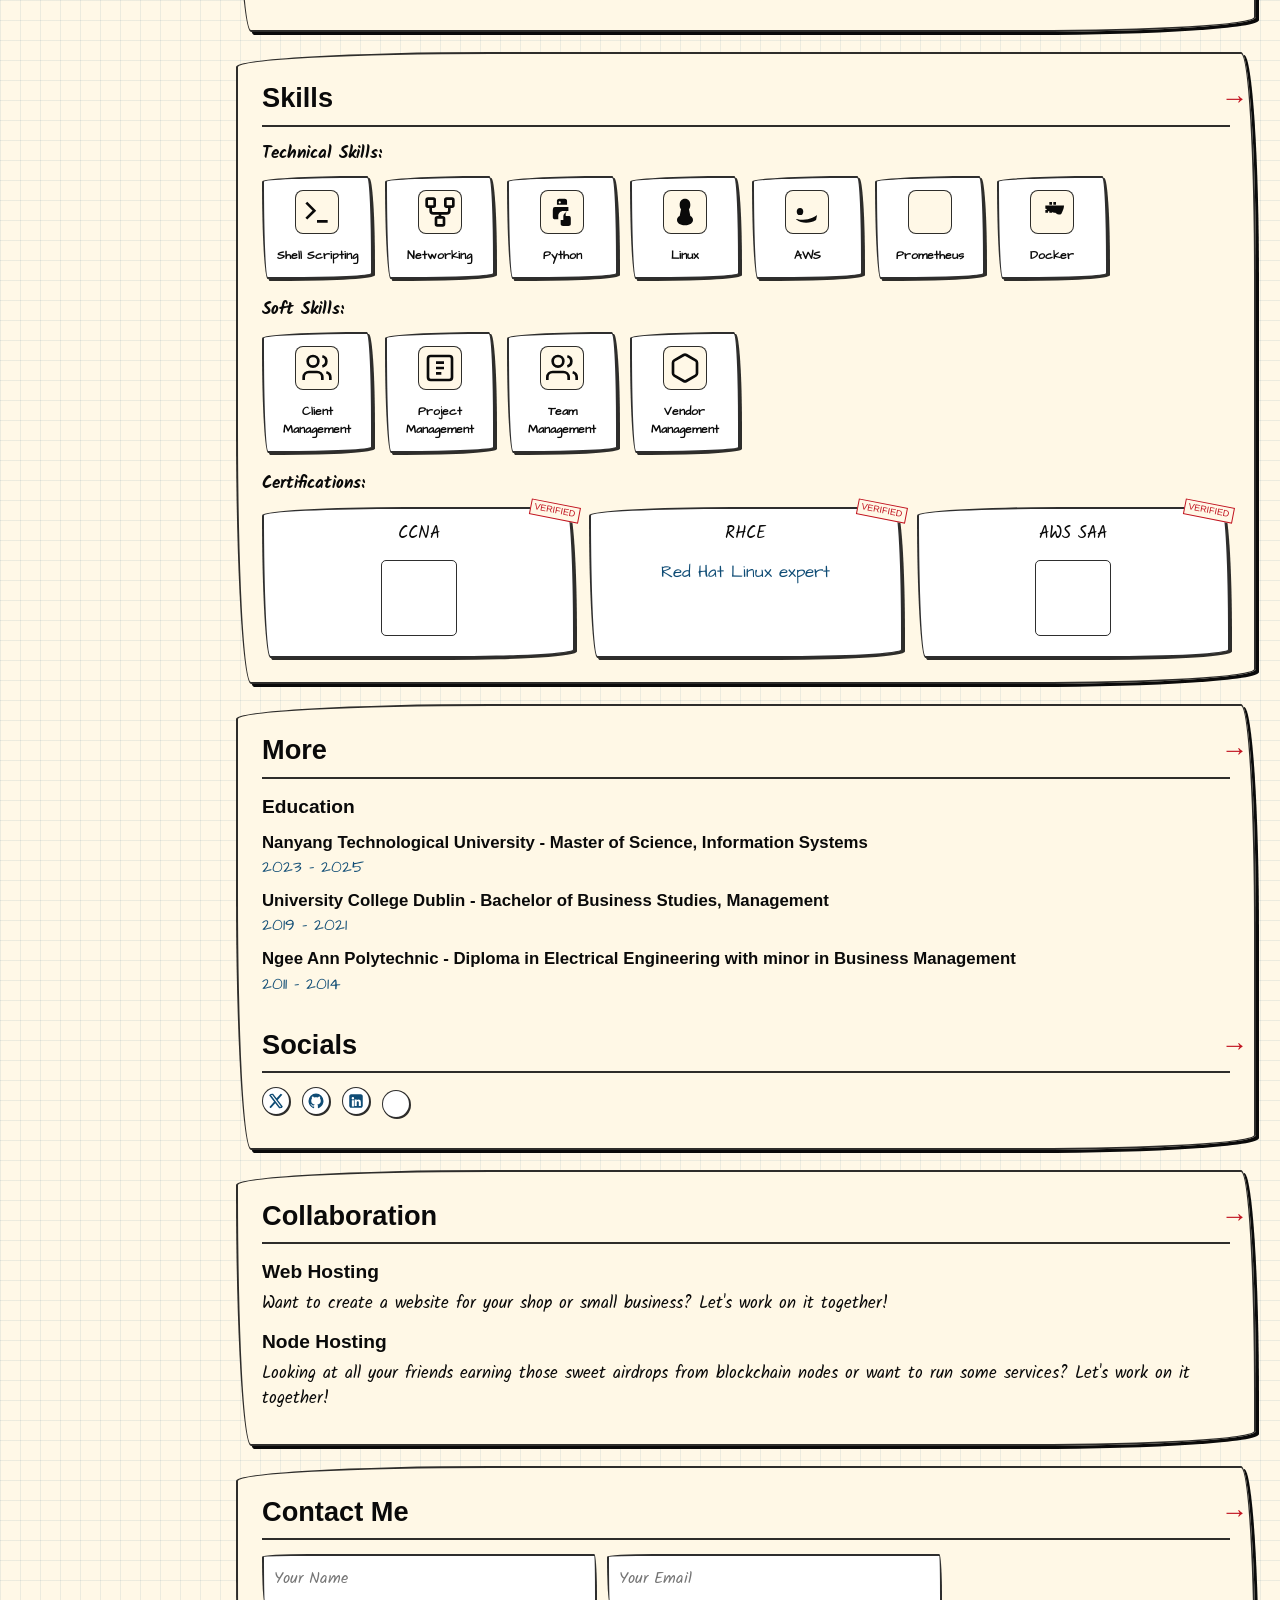
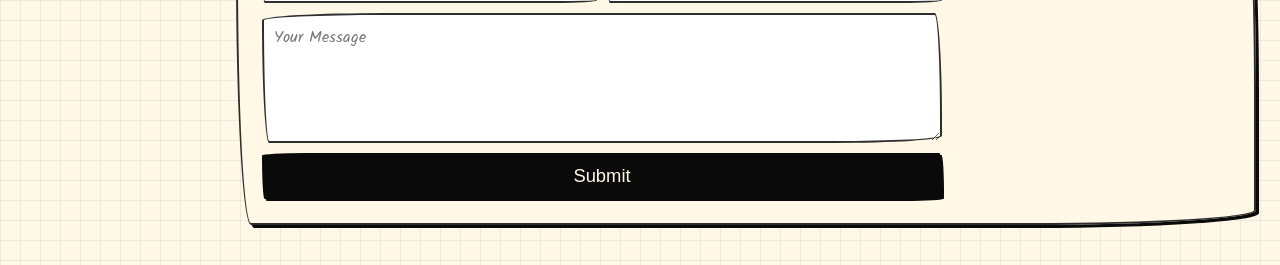
==== commit 34adc463: "Remove ScissorPaperStone card and terminal entry" ====
--- a/index.html
+++ b/index.html
@@ -115,12 +115,6 @@
     <span><a href="https://letshangout.online" target="_blank" rel="noopener noreferrer" style="font-weight:bold;color:var(--ink);">letshangout.online</a> - Web app for easily splitting bills and calculating shared expenses when hanging out with friends. <span class="annotation">Try live →</span></span>
   </div>
 
-  <div class="small-project">
-    <a href="https://github.com/mookmookoolala/ScissorPaperStone" target="_blank" rel="noopener noreferrer" aria-label="Open ScissorPaperStone on GitHub">
-      <img src="Image/github-mark.png" width="24" alt="GitHub" onerror="this.outerHTML='<svg width=\'24\' height=\'24\' viewBox=\'0 0 24 24\' fill=\'%230A0A0A\'><path d=\'M12 2A10 10 0 0 0 2 12c0 4.42 2.87 8.17 6.84 9.5.5.08.66-.23.66-.5v-1.69c-2.77.6-3.36-1.34-3.36-1.34-.46-1.16-1.11-1.47-1.11-1.47-.91-.62.07-.6.07-.6 1 .07 1.53 1.03 1.53 1.03.87 1.52 2.34 1.07 2.91.83.1-.65.35-1.09.63-1.34-2.22-.25-4.55-1.11-4.55-4.92 0-1.11.38-2 1.03-2.71-.1-.25-.45-1.29.1-2.64 0 0 .84-.27 2.75 1.02.79-.22 1.65-.33 2.5-.33.85 0 1.71.11 2.5.33 1.91-1.29 2.75-1.02 2.75-1.02.55 1.35.2 2.39.1 2.64.65.71 1.03 1.6 1.03 2.71 0 3.82-2.34 4.66-4.57 4.91.36.31.69.92.69 1.85V21c0 .27.16.59.67.5C19.14 20.16 22 16.42 22 12A10 10 0 0 0 12 2z\'/></svg>';">
-    </a>
-    <span><a href="https://github.com/mookmookoolala/ScissorPaperStone" target="_blank" rel="noopener noreferrer" style="font-weight:bold;color:var(--ink);">ScissorPaperStone</a> - Simple game lobby for playing Rock, Paper, Scissors. <span class="annotation">Fun game →</span></span>
-  </div>
 
   <div class="small-project">
     <a href="https://t.me/busstopforsingaporebot" target="_blank" rel="noopener noreferrer" aria-label="Open BusStopForSingaporeBot on Telegram">
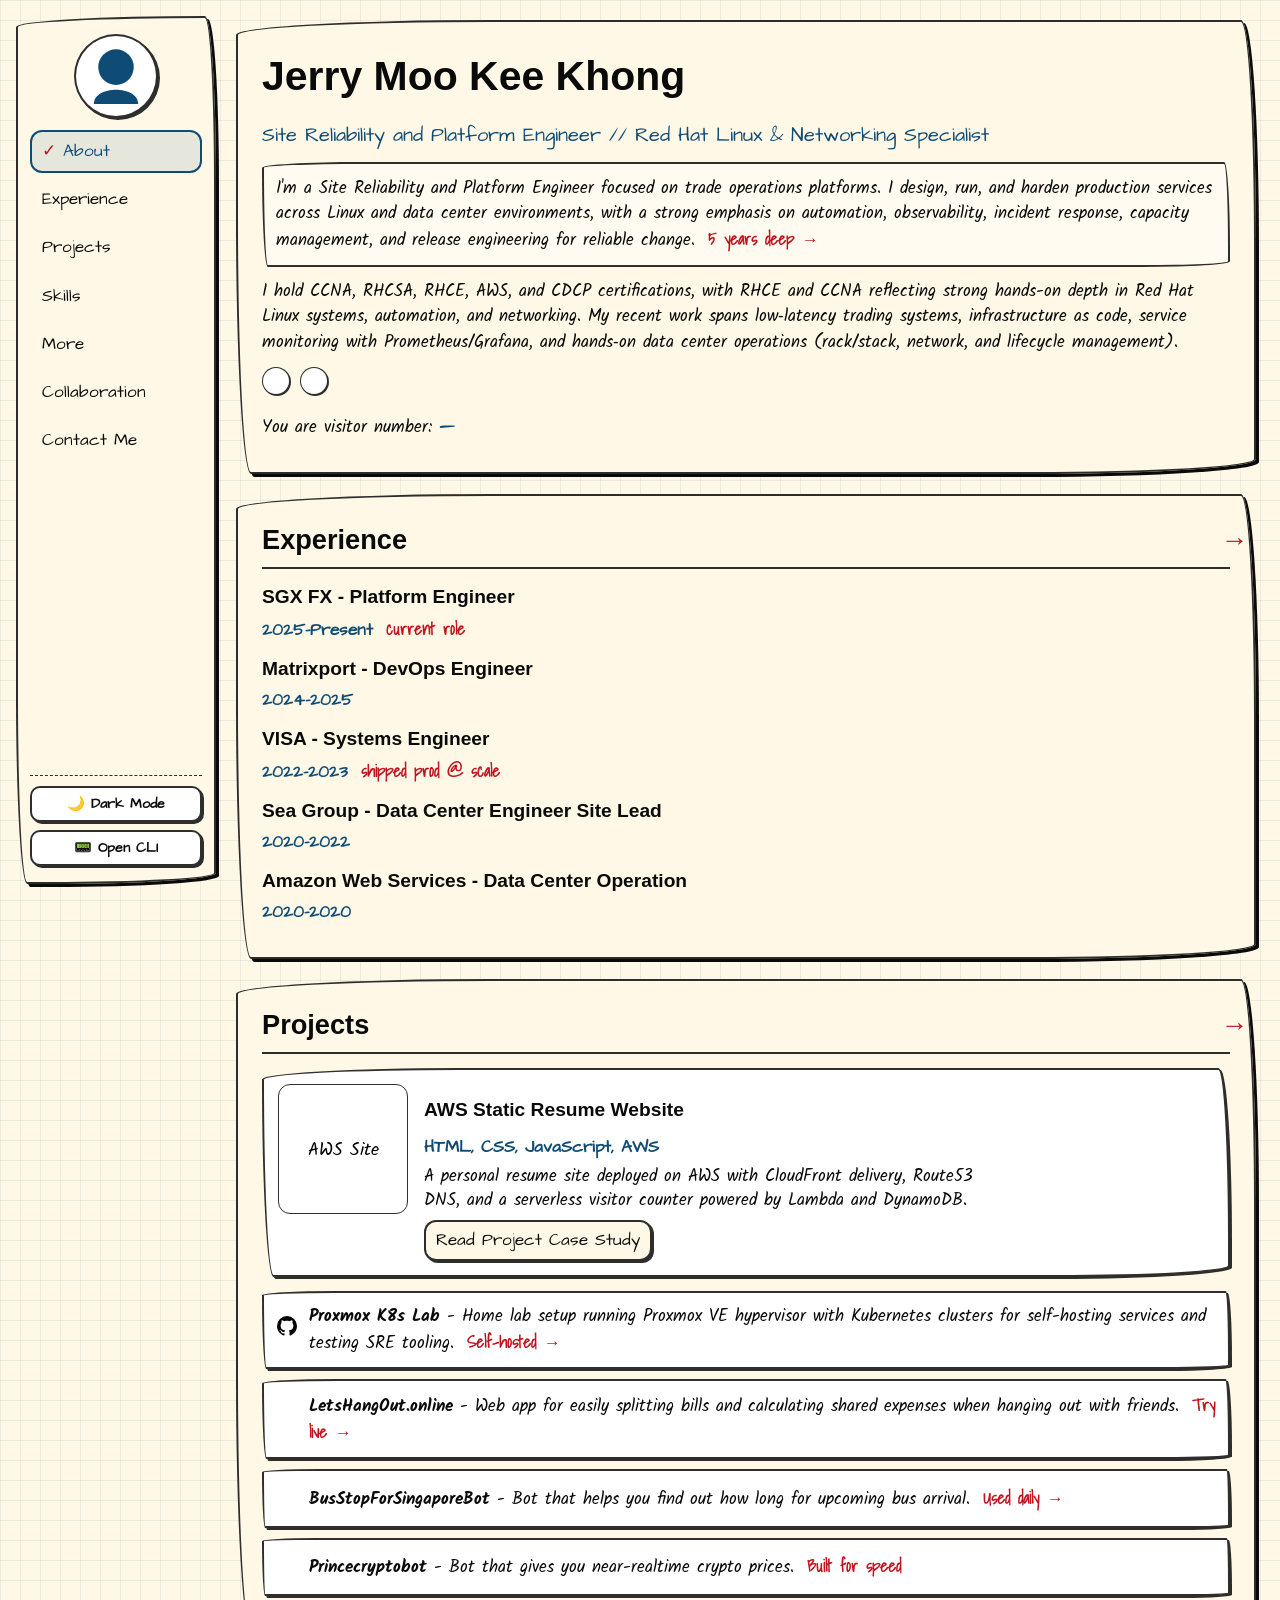
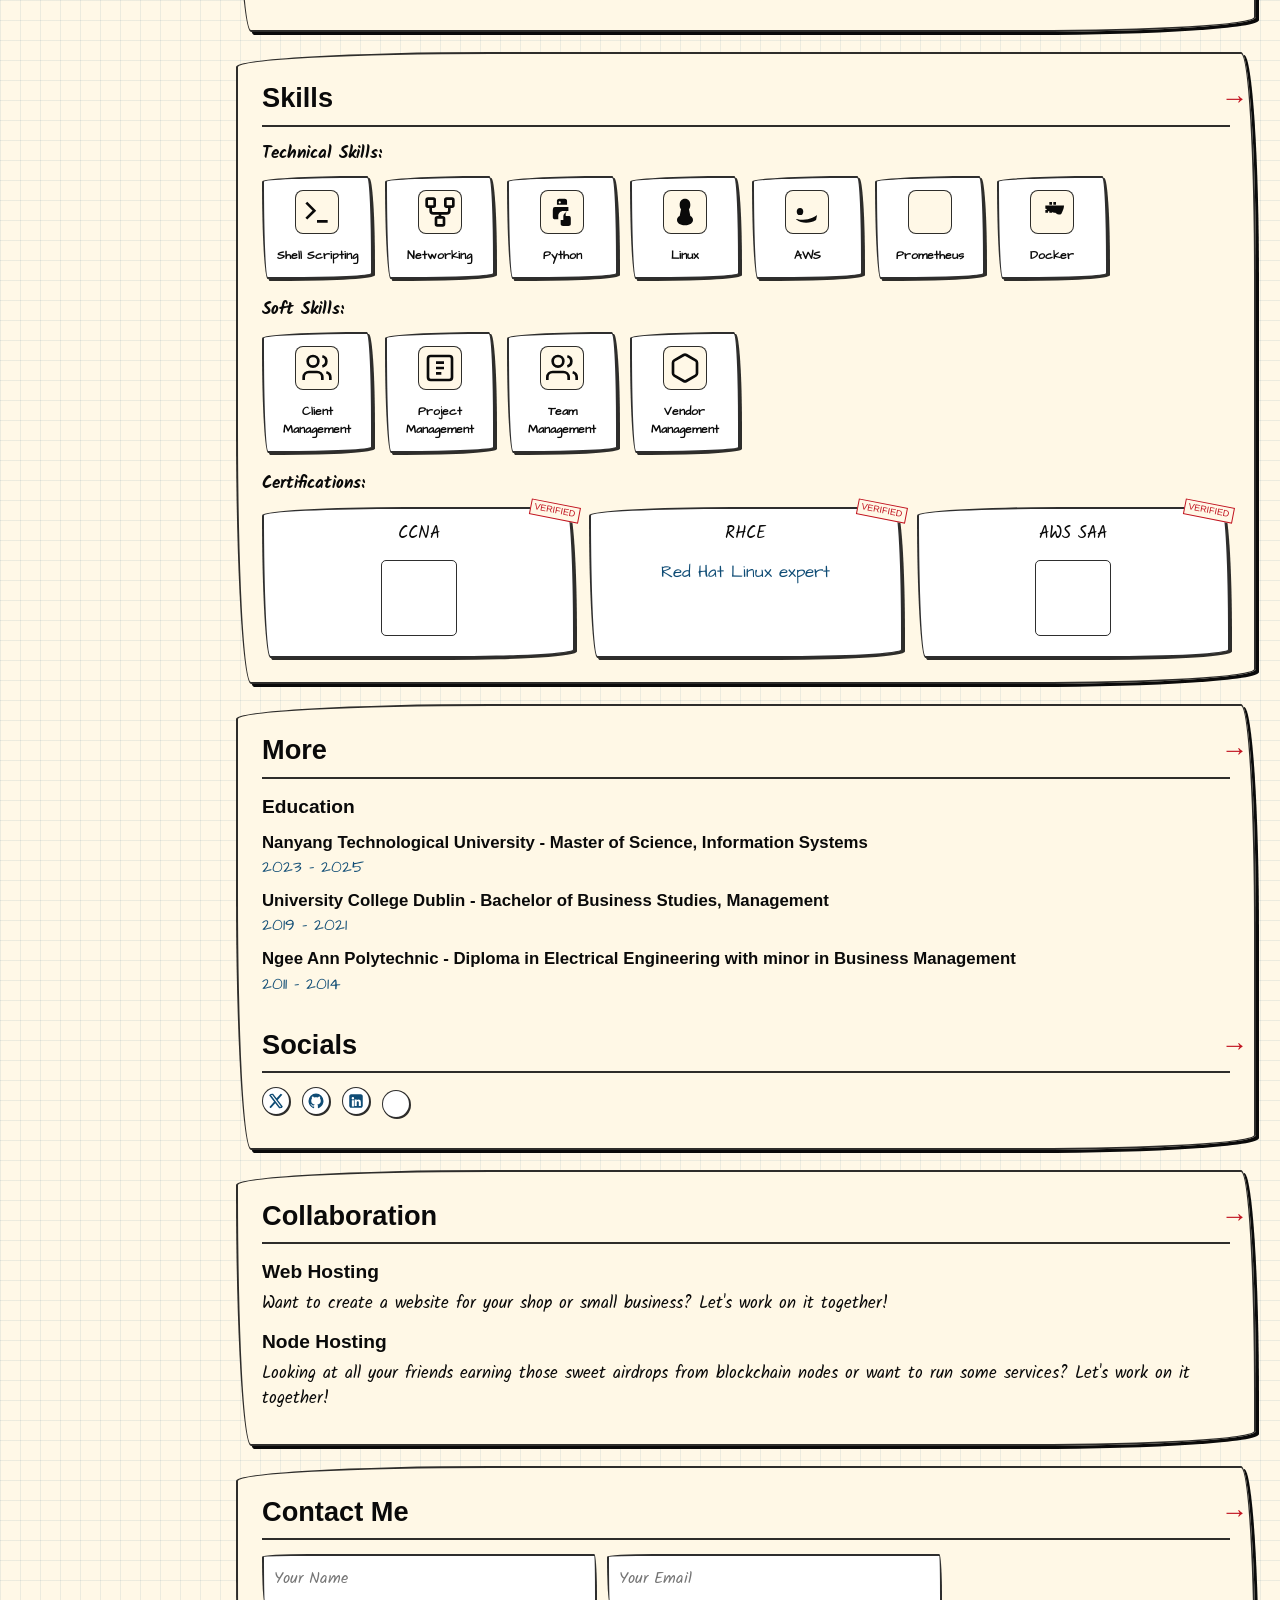
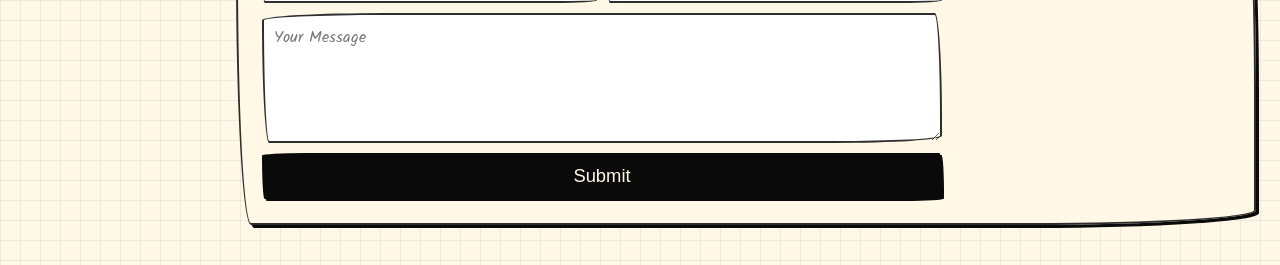
==== commit aa4d7aa6: "Update capitalization for LetsHangOut.online and AWS Static Resume Website" ====
--- a/index.html
+++ b/index.html
@@ -112,7 +112,7 @@
     <a href="https://letshangout.online" target="_blank" rel="noopener noreferrer" aria-label="Open letshangout.online">
       <img src="Image/mobile.png" width="24" alt="Web App" onerror="this.outerHTML='<svg width=\'24\' height=\'24\' viewBox=\'0 0 24 24\' fill=\'none\' stroke=\'%230F4C75\' stroke-width=\'2\'><circle cx=\'12\' cy=\'12\' r=\'10\'/><path d=\'M12 2a15.3 15.3 0 0 1 4 10 15.3 15.3 0 0 1-4 10 15.3 15.3 0 0 1-4-10z\'/><line x1=\'2\' y1=\'12\' x2=\'22\' y2=\'12\'/></svg>';">
     </a>
-    <span><a href="https://letshangout.online" target="_blank" rel="noopener noreferrer" style="font-weight:bold;color:var(--ink);">letshangout.online</a> - Web app for easily splitting bills and calculating shared expenses when hanging out with friends. <span class="annotation">Try live →</span></span>
+    <span><a href="https://letshangout.online" target="_blank" rel="noopener noreferrer" style="font-weight:bold;color:var(--ink);">LetsHangOut.online</a> - Web app for easily splitting bills and calculating shared expenses when hanging out with friends. <span class="annotation">Try live →</span></span>
   </div>
 
 
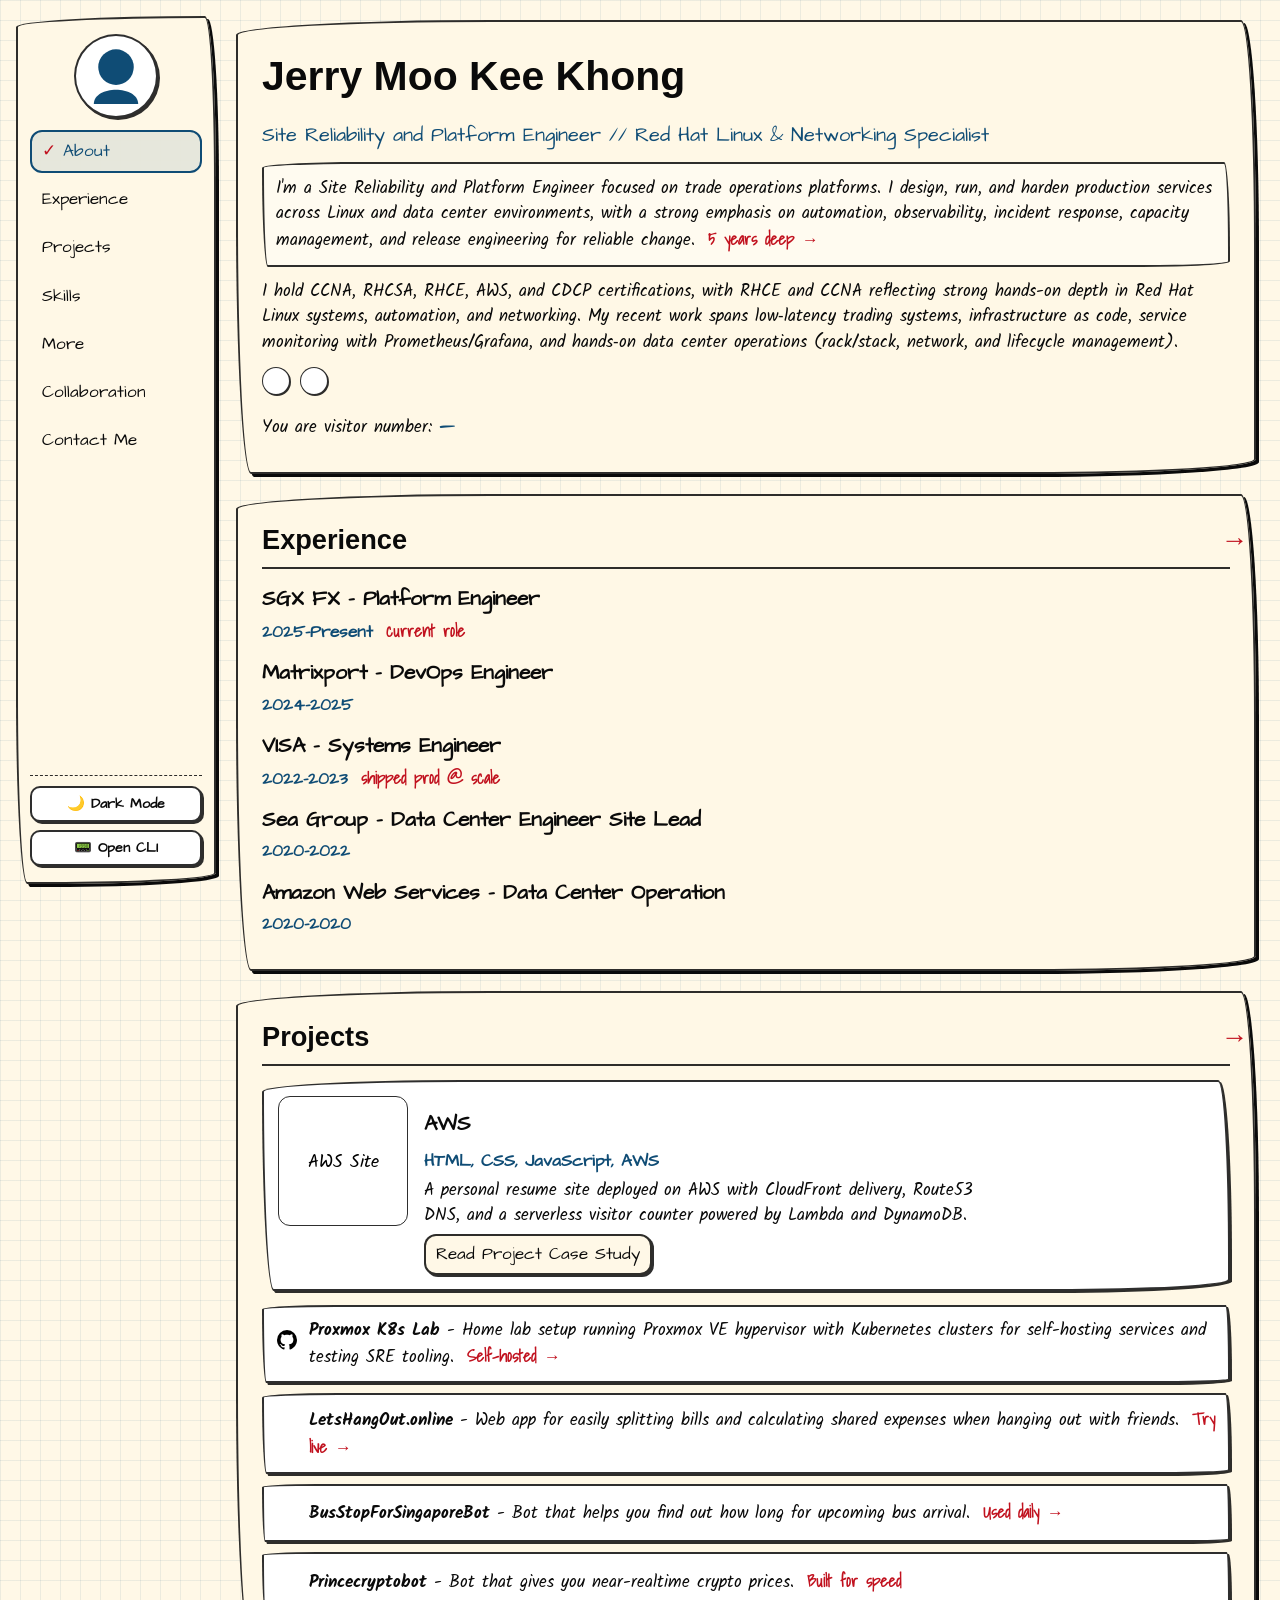
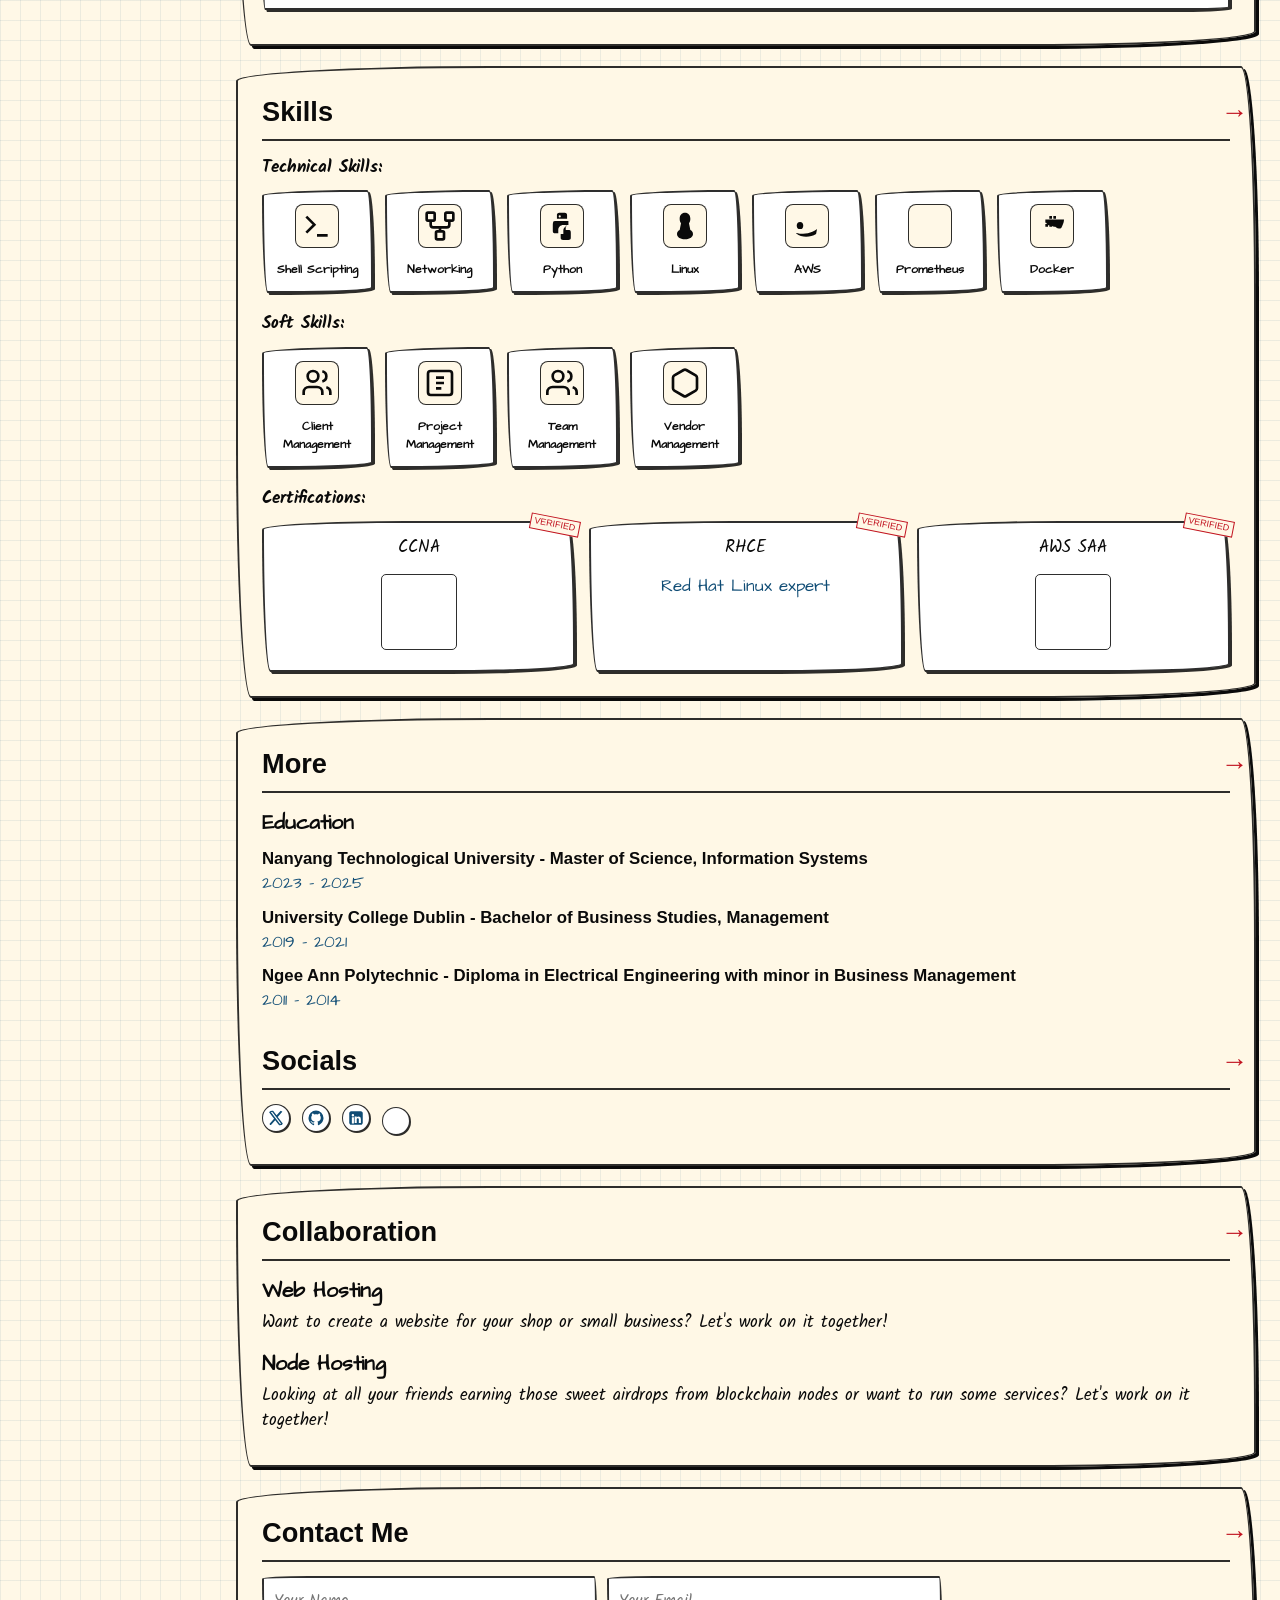
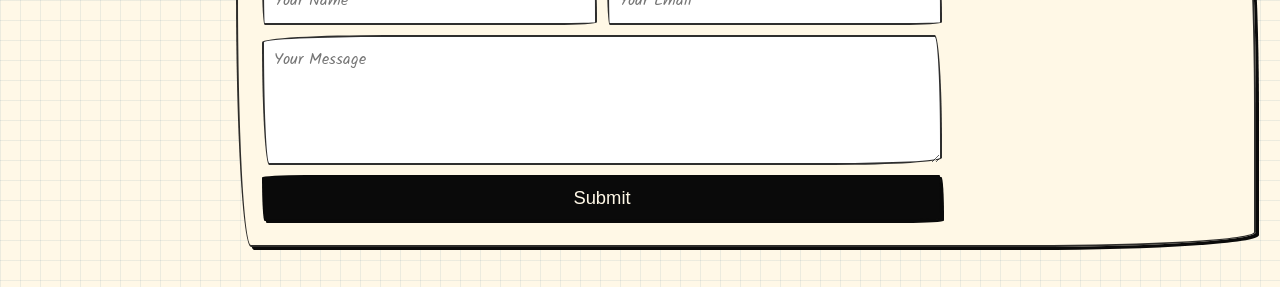
==== commit 792c1fee: "Update AWS project title to AWS" ====
--- a/index.html
+++ b/index.html
@@ -88,13 +88,13 @@
     <img src="Image/Fight.png" alt="Preview of the AWS static resume website" onerror="this.outerHTML='<svg style=\'width:130px;height:130px;border-radius:12px;border:1px solid var(--border);background:%230A0A0A;\' viewBox=\'0 0 100 100\' fill=\'%2360A5FA\'><text x=\'50\' y=\'55\' font-size=\'14\' text-anchor=\'middle\'>AWS Site</text></svg>';">
     <div class="overlay">
       <div>
-        <h3>AWS Static Resume Website</h3>
+        <h3>AWS</h3>
         <p>HTML, CSS, JS, AWS</p>
         <a href="project.html">Read More</a>
       </div>
     </div>
     <div class="project-copy">
-      <h3>AWS Static Resume Website</h3>
+      <h3>AWS</h3>
       <p class="project-meta">HTML, CSS, JavaScript, AWS</p>
       <p>A personal resume site deployed on AWS with CloudFront delivery, Route53 DNS, and a serverless visitor counter powered by Lambda and DynamoDB.</p>
       <a href="project.html" class="project-link">Read Project Case Study</a>
--- a/css/style.css
+++ b/css/style.css
@@ -84,8 +84,9 @@
 
 h3 {
   margin: 12px 0 4px;
-  font-family: "Permanent Marker", cursive, sans-serif;
-  font-size: 1.2rem;
+  font-family: "Architects Daughter", cursive, sans-serif;
+  font-weight: bold;
+  font-size: 1.3rem;
   color: var(--ink);
 }
 
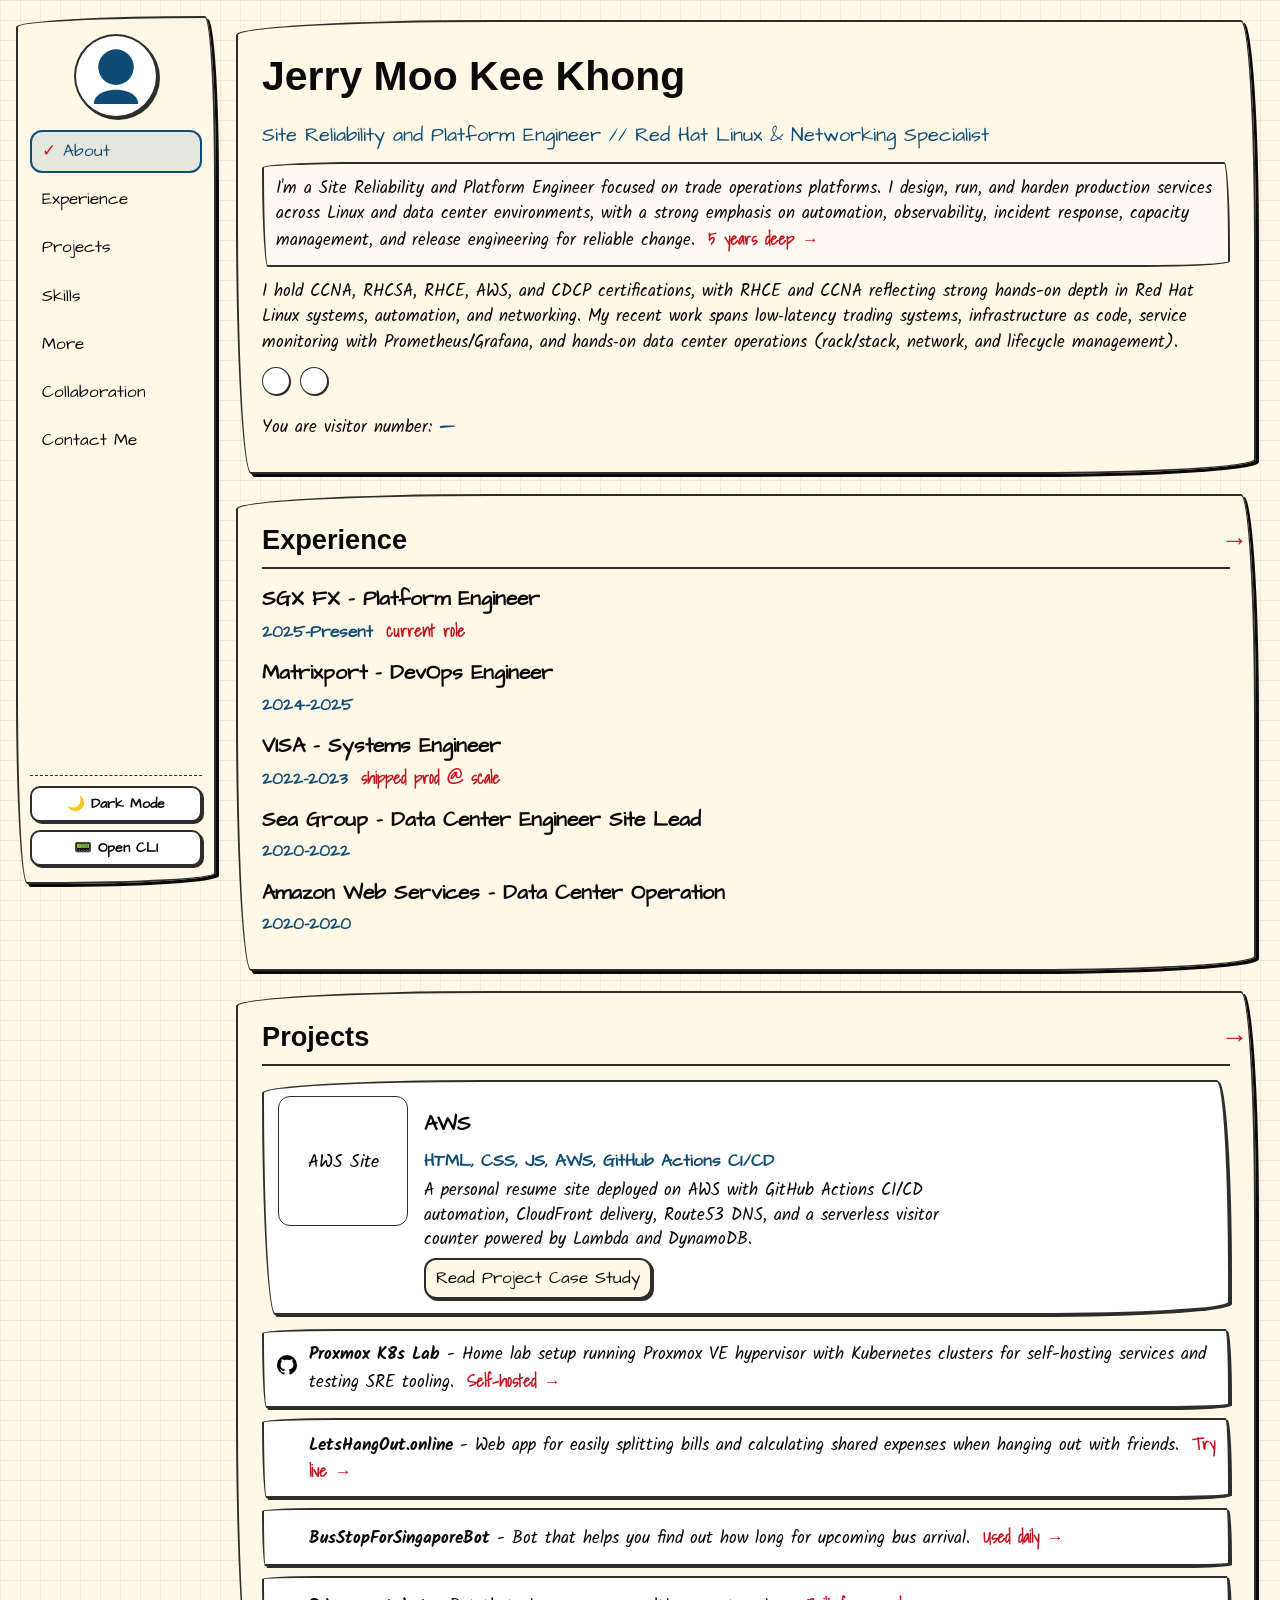
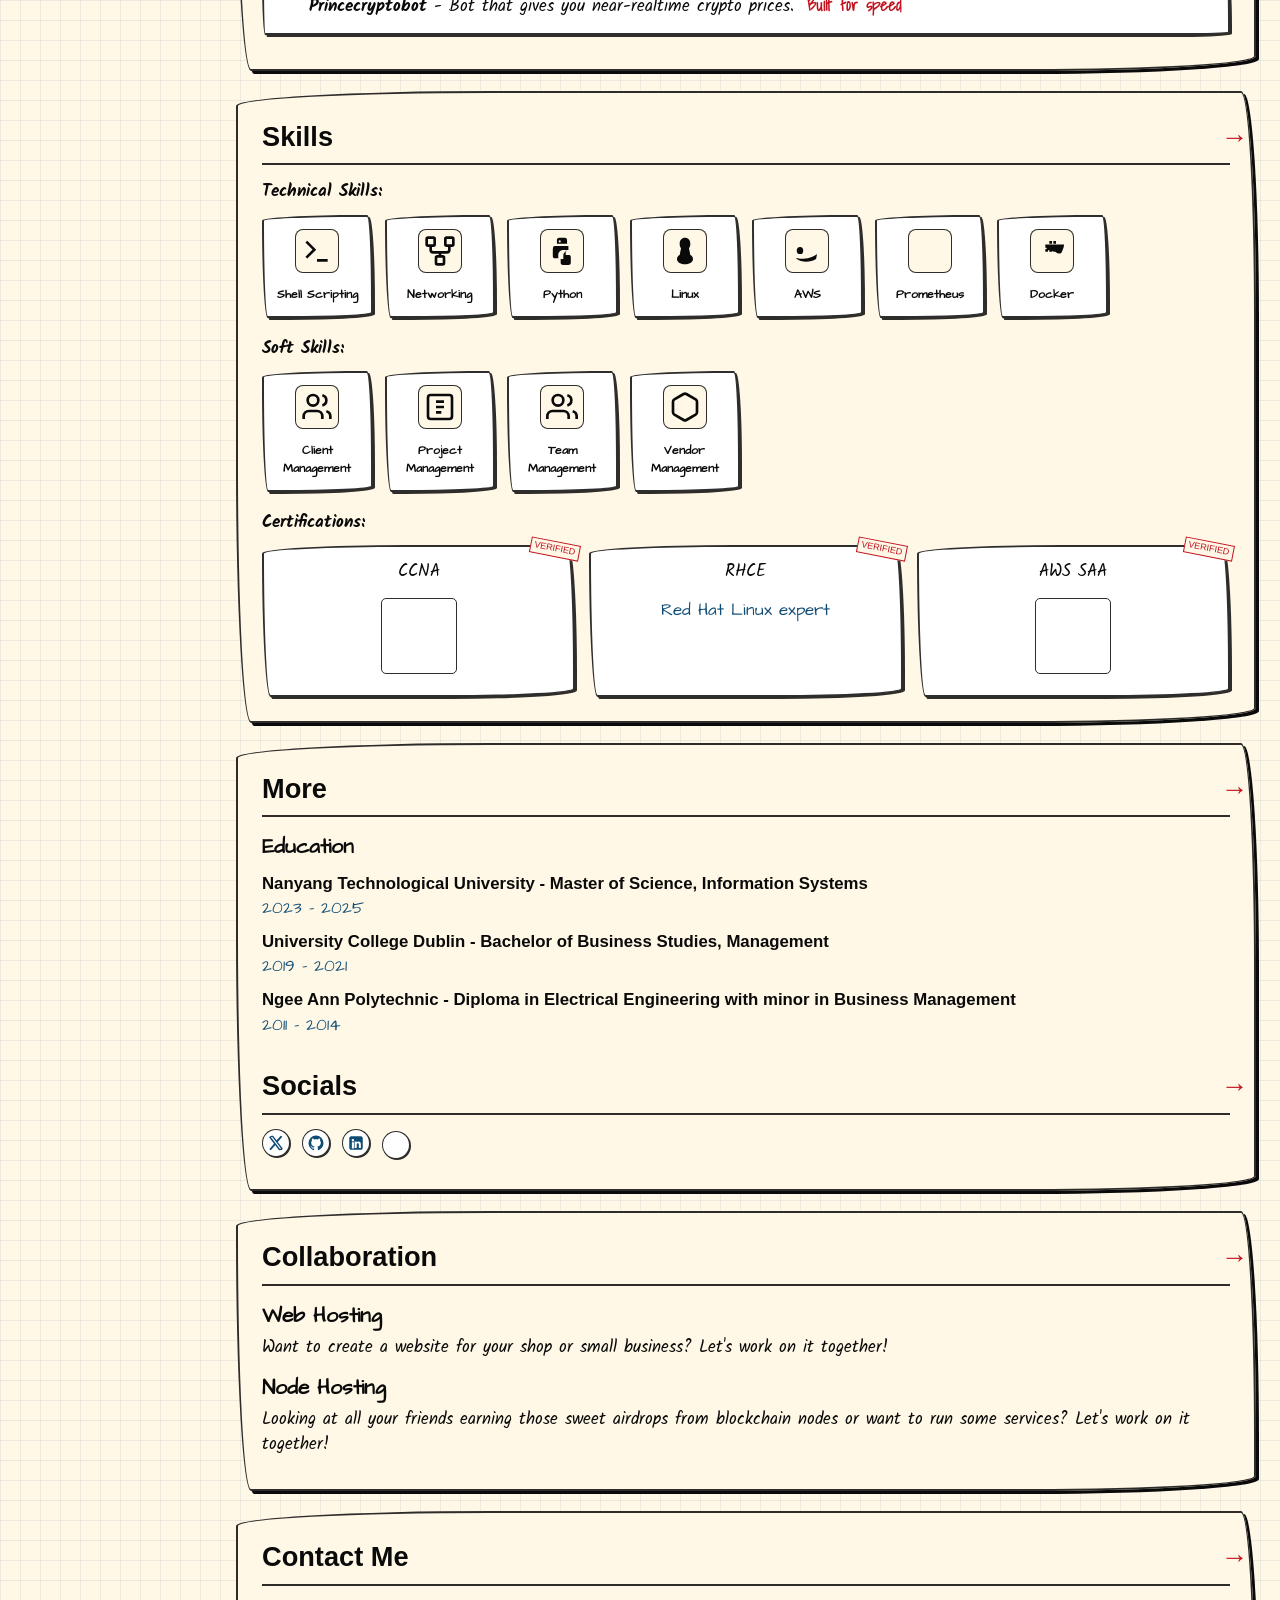
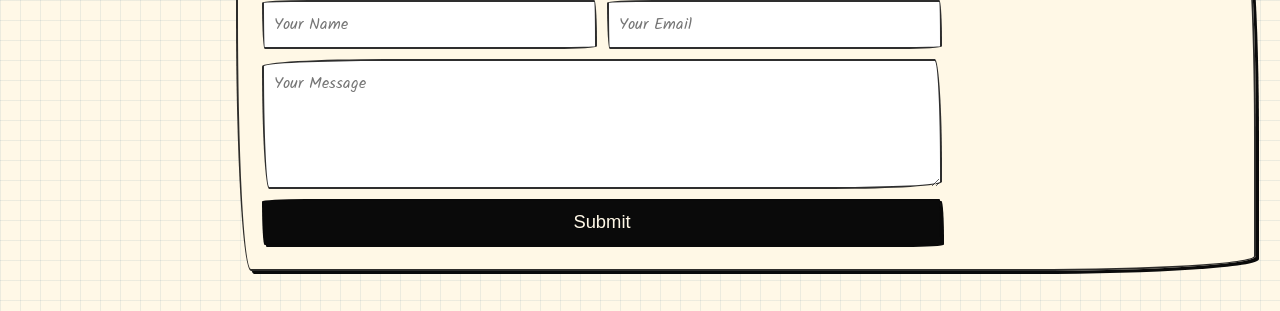
==== commit a477a12e: "Add GitHub Actions CI/CD pipeline documentation to AWS project" ====
--- a/index.html
+++ b/index.html
@@ -4,7 +4,7 @@
 <meta charset="UTF-8">
 <meta name="viewport" content="width=device-width, initial-scale=1.0">
 <title>Jerry Moo Kee Khong</title>
-<link rel="icon" href="Image/jerry.png">
+<link rel="icon" href="Image/favicon.png" type="image/png">
 <link href="https://fonts.googleapis.com/css2?family=Permanent+Marker&family=Architects+Daughter&family=Shadows+Into+Light&family=Kalam:wght@400;700&family=Fira+Code:wght@400;500;700&display=swap" rel="stylesheet">
 <link rel="stylesheet" href="css/style.css">
 </head>
@@ -95,8 +95,8 @@
     </div>
     <div class="project-copy">
       <h3>AWS</h3>
-      <p class="project-meta">HTML, CSS, JavaScript, AWS</p>
-      <p>A personal resume site deployed on AWS with CloudFront delivery, Route53 DNS, and a serverless visitor counter powered by Lambda and DynamoDB.</p>
+      <p class="project-meta">HTML, CSS, JS, AWS, GitHub Actions CI/CD</p>
+      <p>A personal resume site deployed on AWS with GitHub Actions CI/CD automation, CloudFront delivery, Route53 DNS, and a serverless visitor counter powered by Lambda and DynamoDB.</p>
       <a href="project.html" class="project-link">Read Project Case Study</a>
     </div>
   </div>
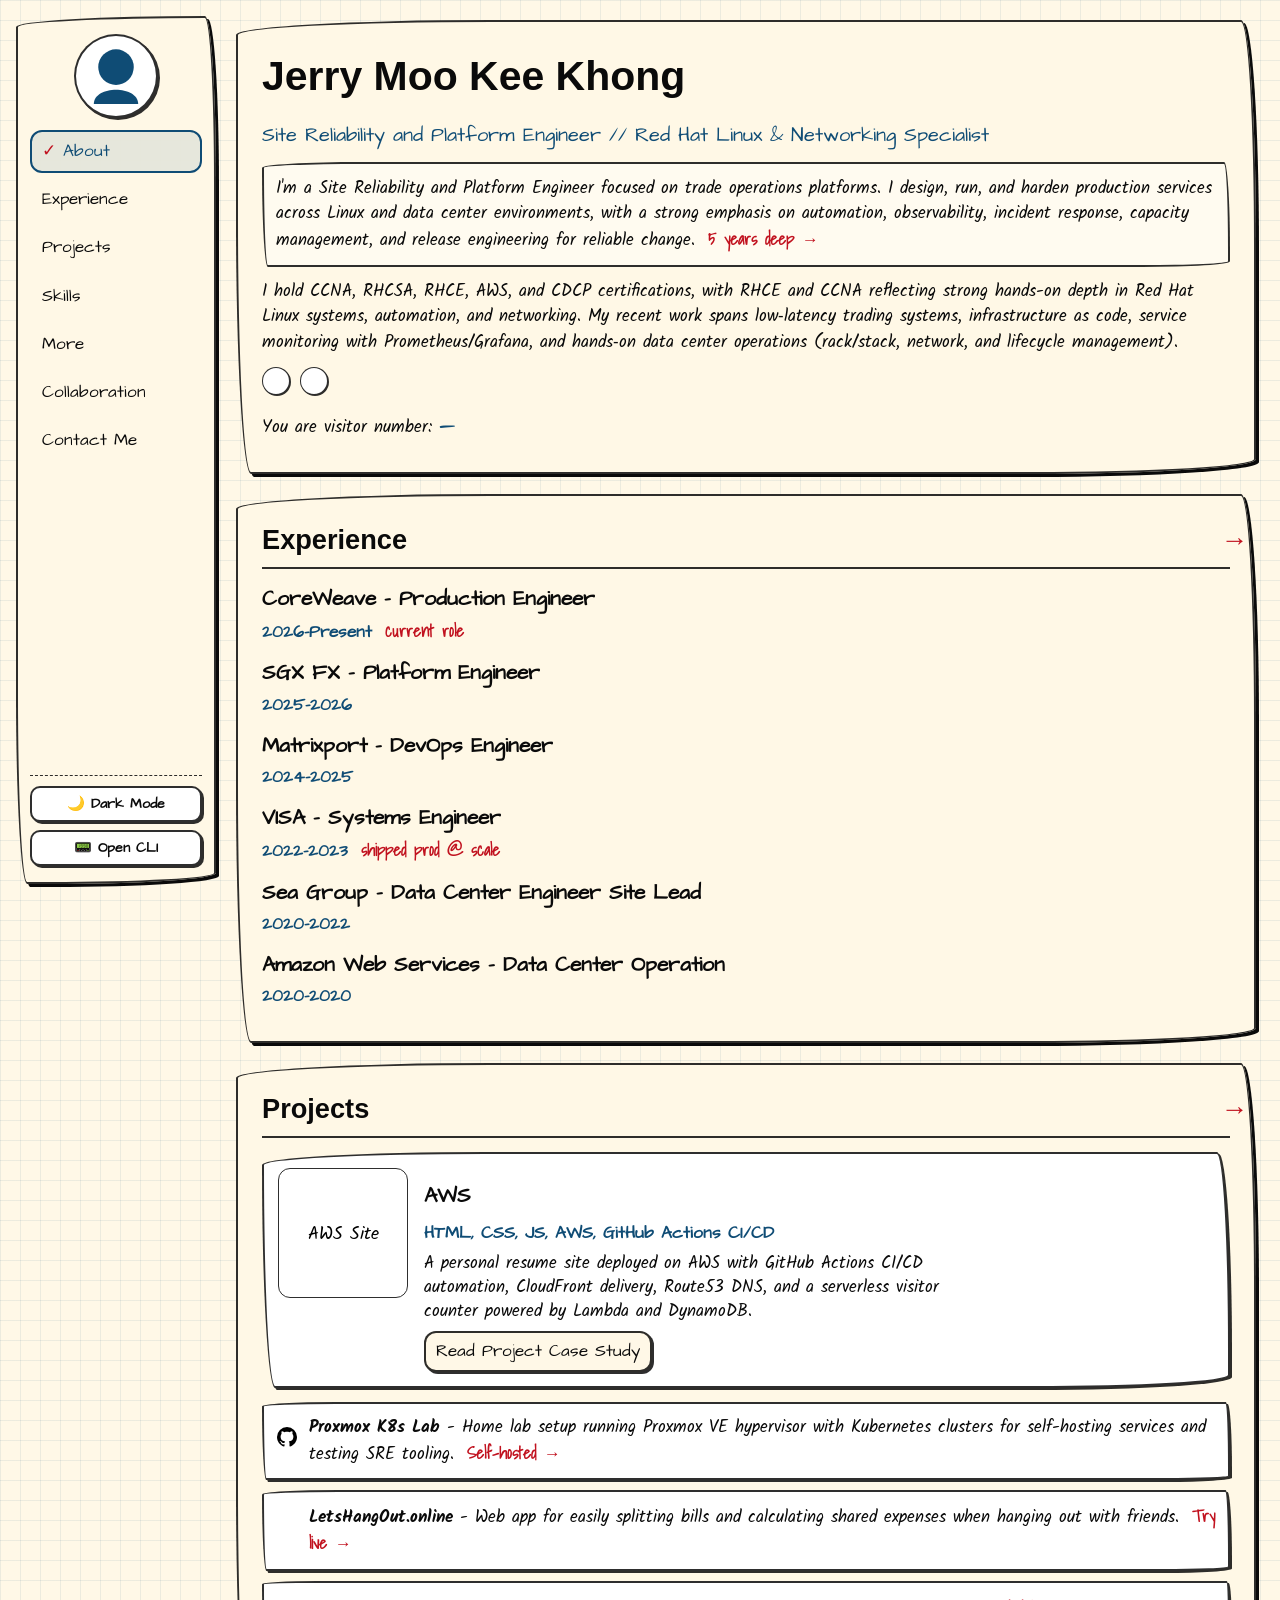
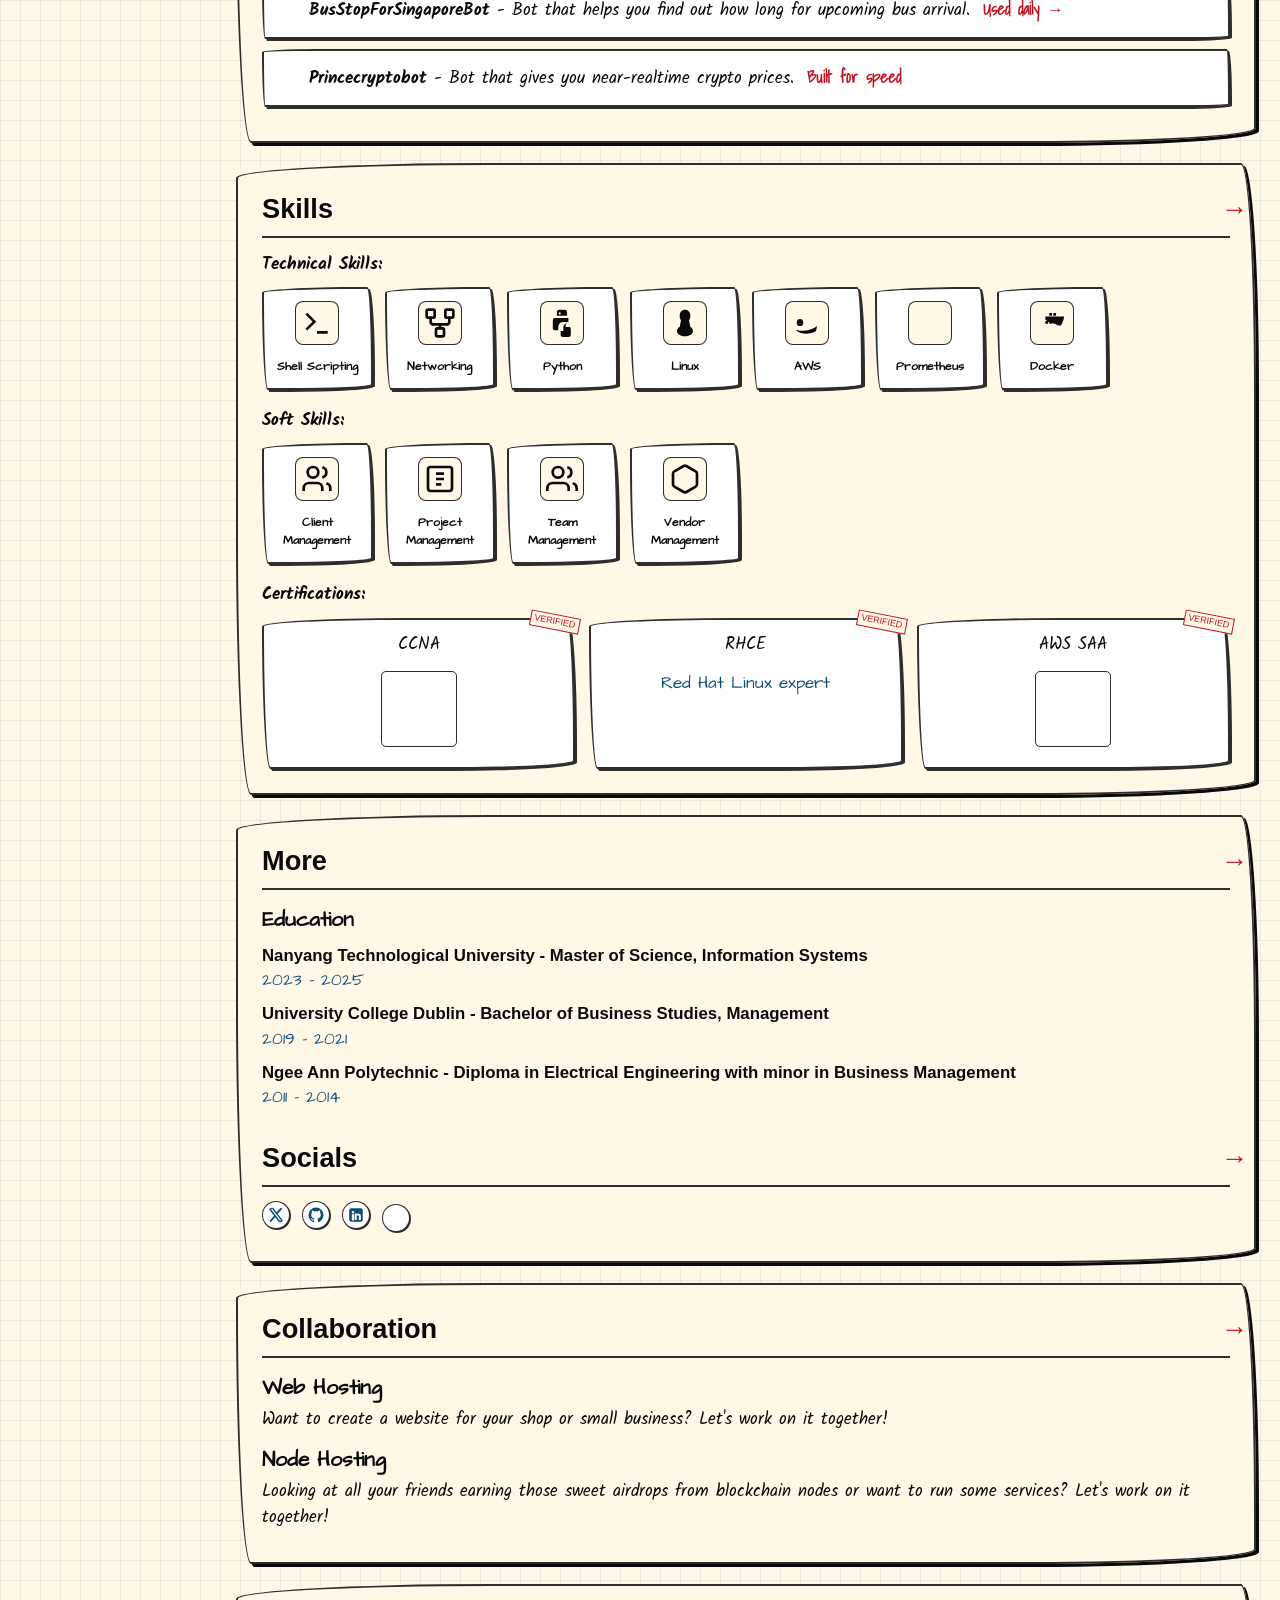
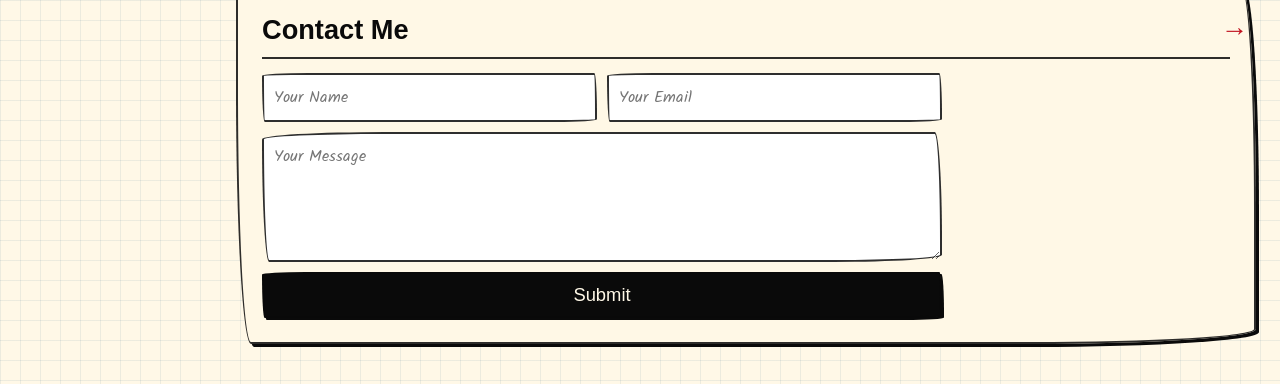
==== commit 4a601bd7: "Add CoreWeave Production Engineer to experience and terminal" ====
--- a/index.html
+++ b/index.html
@@ -70,8 +70,10 @@
 
 <section id="experience" class="section">
   <h2>Experience</h2>
+  <h3>CoreWeave - Production Engineer</h3>
+  <p style="color:var(--blue);font-family:'Architects Daughter',cursive"><b>2026-Present</b> <span class="annotation">current role</span></p>
   <h3>SGX FX - Platform Engineer</h3>
-  <p style="color:var(--blue);font-family:'Architects Daughter',cursive"><b>2025-Present</b> <span class="annotation">current role</span></p>
+  <p style="color:var(--blue);font-family:'Architects Daughter',cursive"><b>2025-2026</b></p>
   <h3>Matrixport - DevOps Engineer</h3>
   <p style="color:var(--blue);font-family:'Architects Daughter',cursive"><b>2024-2025</b></p>
   <h3>VISA - Systems Engineer</h3>
@@ -266,7 +268,7 @@
         <span class="terminal-dot dot-yellow"></span>
         <span class="terminal-dot dot-green"></span>
       </div>
-      <span class="terminal-title">jerry@sgx-fx:~$ (SRE Command Console)</span>
+      <span class="terminal-title">jerry@coreweave:~$ (SRE Command Console)</span>
       <span style="font-size:0.75rem;color:#64748B;">Press ESC to exit</span>
     </div>
 
@@ -290,7 +292,7 @@
 
     <div style="padding:10px 16px;background:#090D16;border-top:1px solid #1E293B;">
       <div class="terminal-input-row">
-        <span class="terminal-prompt">jerry@sgx-fx:~$</span>
+        <span class="terminal-prompt">jerry@coreweave:~$</span>
         <input type="text" id="term-input" class="terminal-input" placeholder="Type a command (e.g. whoami, skills, help)..." autocomplete="off" spellcheck="false">
       </div>
     </div>
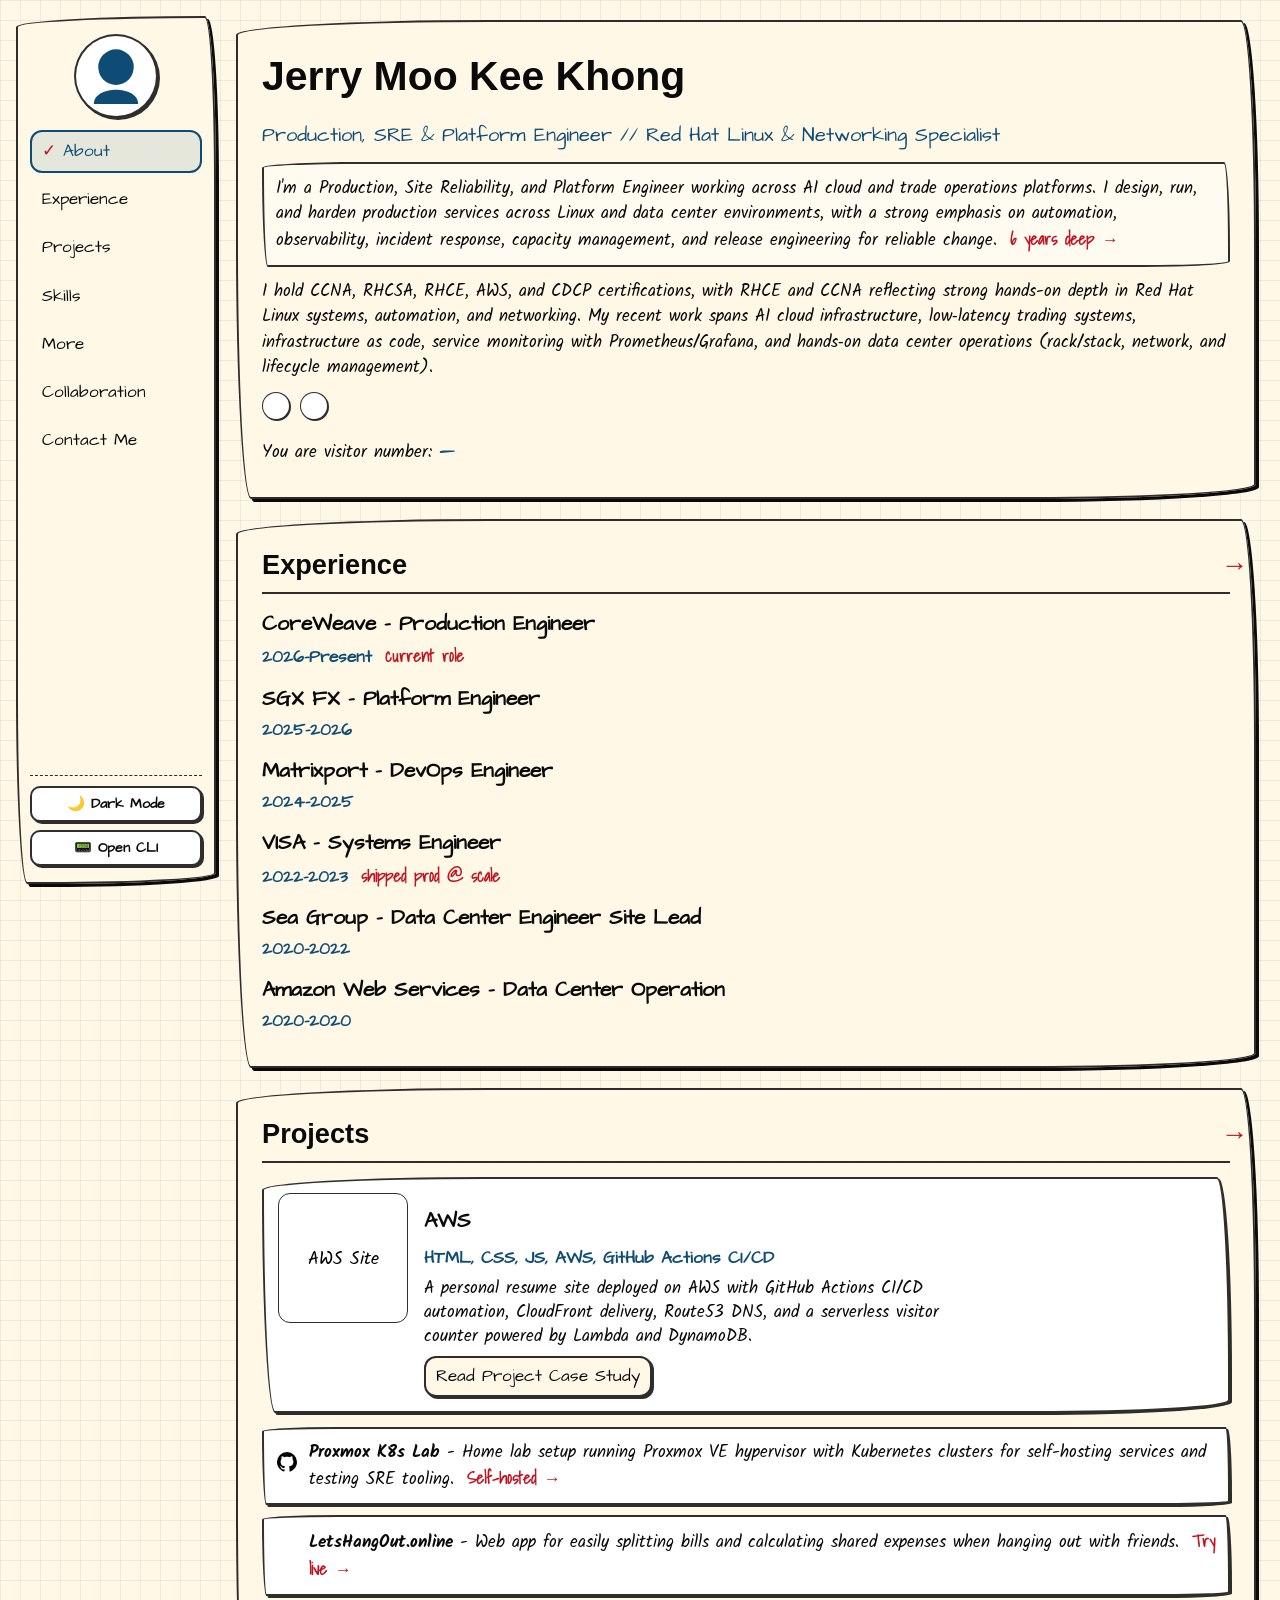
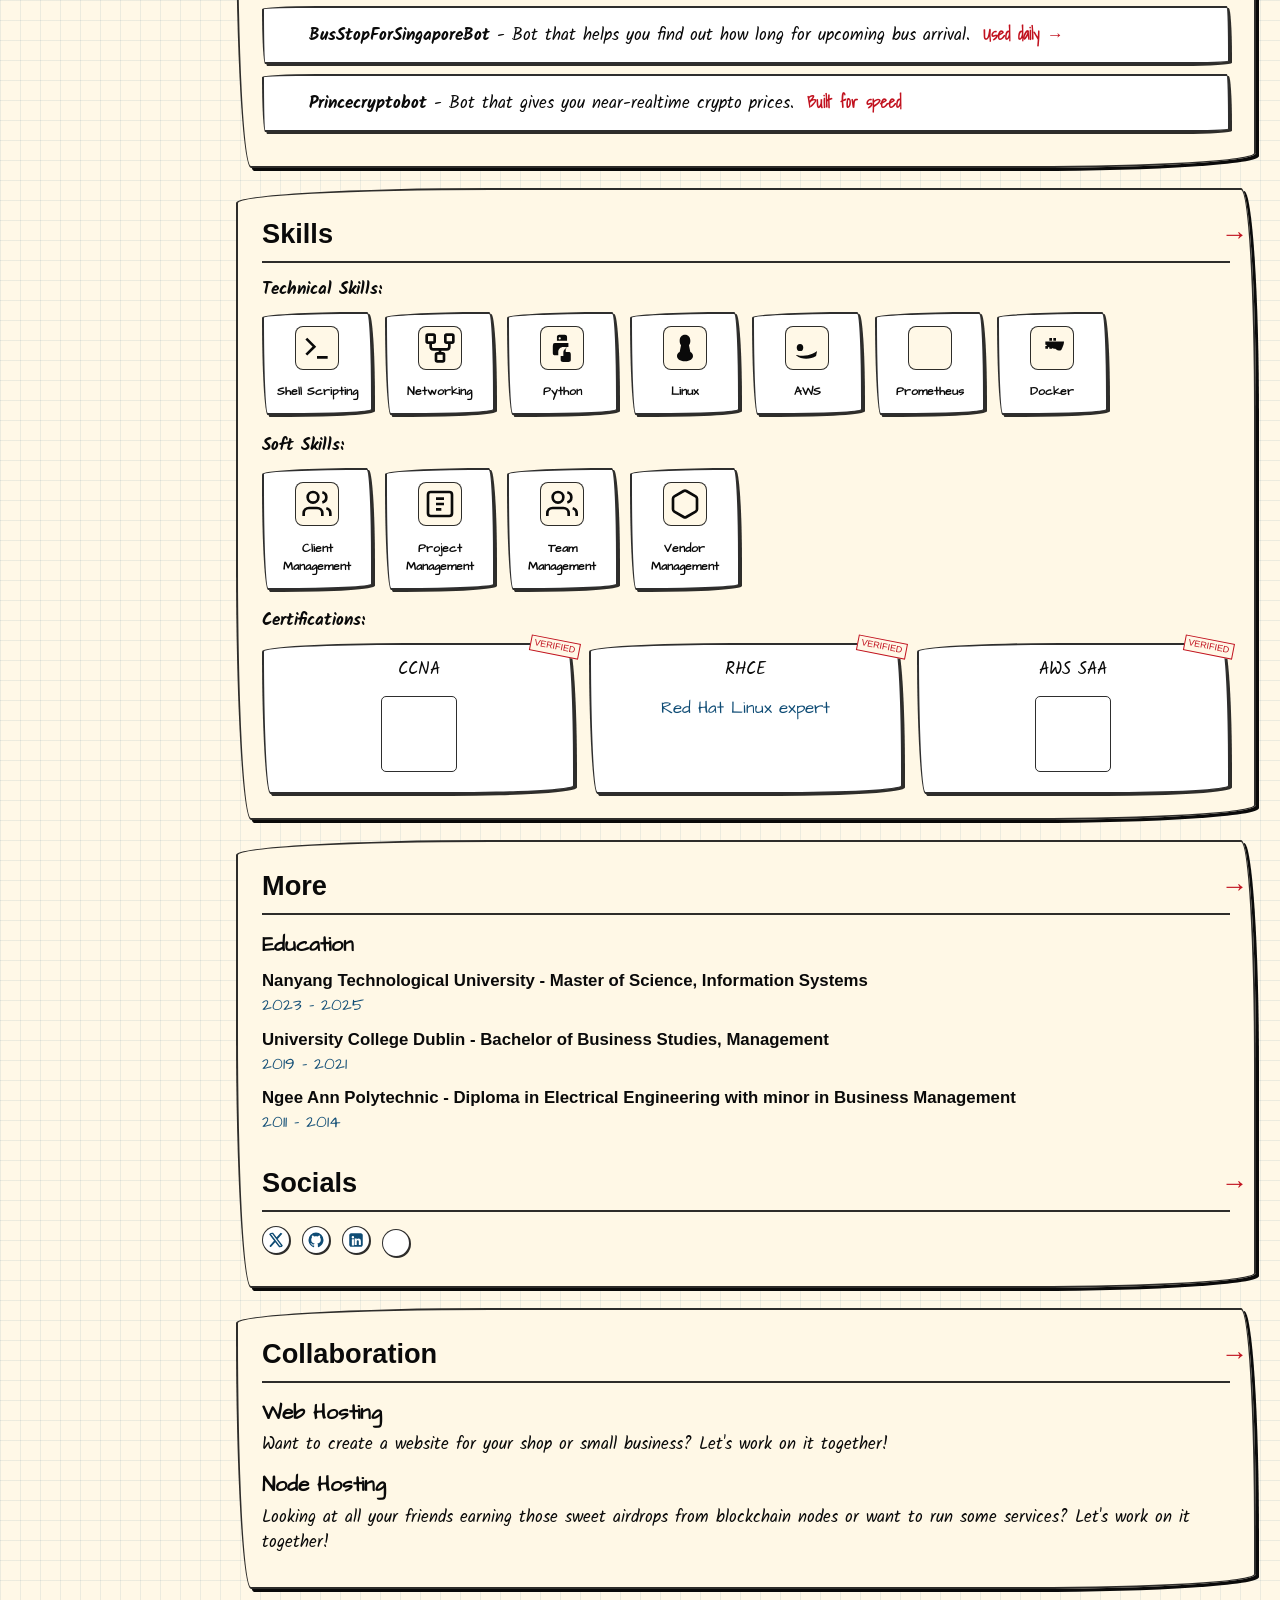
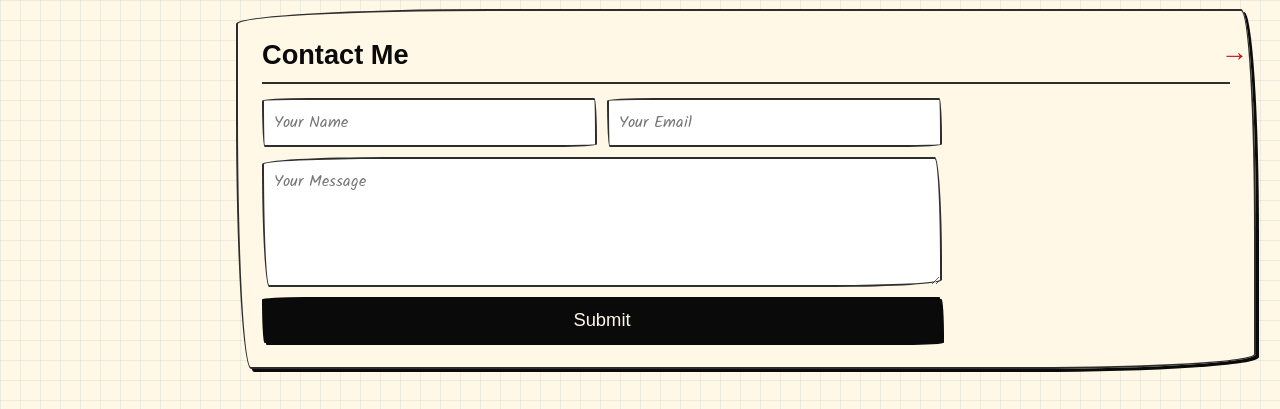
==== commit 73705407: "Update intro to include AI cloud and Production Engineer" ====
--- a/index.html
+++ b/index.html
@@ -51,12 +51,12 @@
 <main class="content">
 <section id="about" class="section">
   <h1>Jerry Moo Kee Khong</h1>
-  <p style="font-family:'Architects Daughter',cursive;color:var(--blue);font-size:1.25rem">Site Reliability and Platform Engineer // Red Hat Linux &amp; Networking Specialist</p>
+  <p style="font-family:'Architects Daughter',cursive;color:var(--blue);font-size:1.25rem">Production, SRE &amp; Platform Engineer // Red Hat Linux &amp; Networking Specialist</p>
   <p style="padding:12px;border:2px solid var(--border);background:rgba(255,255,255,.4);border-radius:var(--hand);margin:12px 0">
-    I'm a Site Reliability and Platform Engineer focused on trade operations platforms. I design, run, and harden production services across Linux and data center environments, with a strong emphasis on automation, observability, incident response, capacity management, and release engineering for reliable change.
-    <span class="annotation">5 years deep →</span>
+    I'm a Production, Site Reliability, and Platform Engineer working across AI cloud and trade operations platforms. I design, run, and harden production services across Linux and data center environments, with a strong emphasis on automation, observability, incident response, capacity management, and release engineering for reliable change.
+    <span class="annotation">6 years deep →</span>
   </p>
-  <p>I hold CCNA, RHCSA, RHCE, AWS, and CDCP certifications, with RHCE and CCNA reflecting strong hands-on depth in Red Hat Linux systems, automation, and networking. My recent work spans low‑latency trading systems, infrastructure as code, service monitoring with Prometheus/Grafana, and hands‑on data center operations (rack/stack, network, and lifecycle management).</p>
+  <p>I hold CCNA, RHCSA, RHCE, AWS, and CDCP certifications, with RHCE and CCNA reflecting strong hands-on depth in Red Hat Linux systems, automation, and networking. My recent work spans AI cloud infrastructure, low‑latency trading systems, infrastructure as code, service monitoring with Prometheus/Grafana, and hands‑on data center operations (rack/stack, network, and lifecycle management).</p>
   <div style="display:flex;gap:10px;margin:12px 0">
     <a href="mailto:mkk1994@hotmail.com" aria-label="Send email to Jerry Moo Kee Khong">
       <img src="Image/mail (2).png" class="social-icon" alt="Email" onerror="this.outerHTML='<svg class=\'social-icon\' viewBox=\'0 0 24 24\' fill=\'none\' stroke=\'%230A0A0A\' stroke-width=\'2\'><rect width=\'20\' height=\'16\' x=\'2\' y=\'4\' rx=\'2\'/><path d=\'m22 7-8.97 5.7a1.94 1.94 0 0 1-2.06 0L2 7\'/></svg>';">
